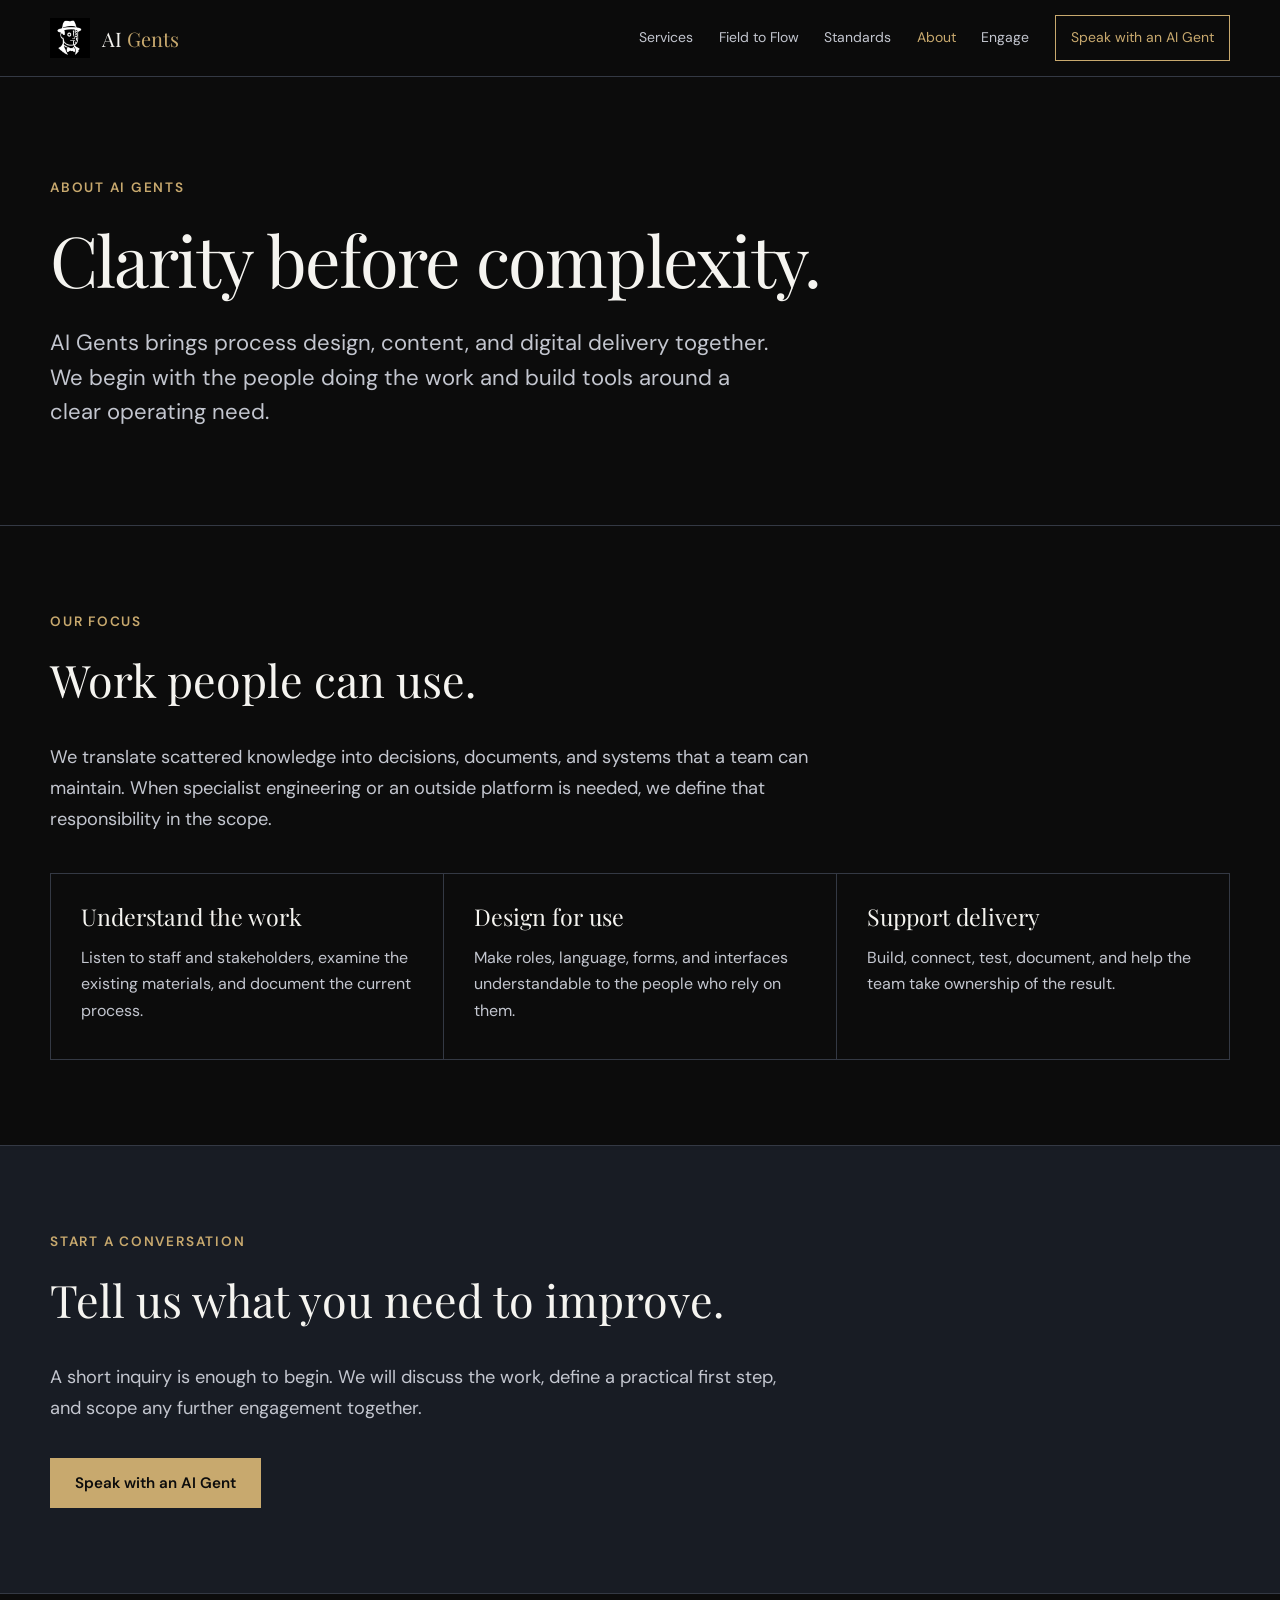
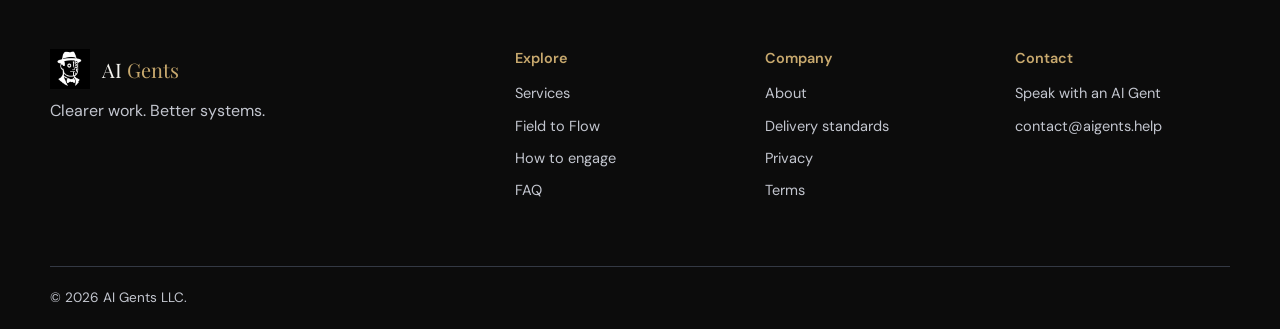
==== about.html @ 07754235 "Clarify AI Gents services and remove unsupported claims" ====
<!doctype html><html lang="en"><head><meta charset="utf-8"><meta name="viewport" content="width=device-width, initial-scale=1"><meta name="description" content="AI Gents helps organizations develop clearer workflows, communication, websites, and digital systems."><title>About | AI Gents</title><link rel="icon" type="image/png" href="images/logo-white.png"><link rel="preconnect" href="https://fonts.googleapis.com"><link rel="preconnect" href="https://fonts.gstatic.com" crossorigin><link href="https://fonts.googleapis.com/css2?family=Playfair+Display:ital,wght@0,400;0,500;0,600;1,400&family=DM+Sans:wght@400;500;600&display=swap" rel="stylesheet"><link rel="stylesheet" href="css/style.css"></head><body><nav class="site-nav" aria-label="Main navigation"><div class="wrap nav-inner"><a class="brand" href="index.html"><img src="images/logo-white.png" alt="" width="40" height="40"><span>AI <em>Gents</em></span></a><button class="menu-toggle" type="button" aria-label="Open menu" aria-expanded="false" aria-controls="site-links"><span></span><span></span><span></span></button><div class="nav-links" id="site-links"><a href="capabilities.html">Services</a><a href="operations.html">Field to Flow</a><a href="work.html">Standards</a><a href="about.html">About</a><a href="engage.html">Engage</a><a class="nav-action" href="contact.html">Speak with an AI Gent</a></div></div></nav><main><header class="page-head wrap"><p class="eyebrow">About AI Gents</p><h1>Clarity before complexity.</h1><p class="lede">AI Gents brings process design, content, and digital delivery together. We begin with the people doing the work and build tools around a clear operating need.</p></header><section class="section "><div class="wrap"><p class="eyebrow">Our focus</p><h2>Work people can use.</h2><p class="section-lede">We translate scattered knowledge into decisions, documents, and systems that a team can maintain. When specialist engineering or an outside platform is needed, we define that responsibility in the scope.</p><div class="cards"><article class="card"><h3>Understand the work</h3><p>Listen to staff and stakeholders, examine the existing materials, and document the current process.</p></article><article class="card"><h3>Design for use</h3><p>Make roles, language, forms, and interfaces understandable to the people who rely on them.</p></article><article class="card"><h3>Support delivery</h3><p>Build, connect, test, document, and help the team take ownership of the result.</p></article></div></div></section><section class="section cta-section"><div class="wrap"><p class="eyebrow">Start a conversation</p><h2>Tell us what you need to improve.</h2><p class="section-lede">A short inquiry is enough to begin. We will discuss the work, define a practical first step, and scope any further engagement together.</p><a class="button" href="contact.html">Speak with an AI Gent</a></div></section></main><footer class="footer"><div class="wrap footer-grid"><div><a class="brand" href="index.html"><img src="images/logo-white.png" alt="" width="40" height="40"><span>AI <em>Gents</em></span></a><p>Clearer work. Better systems.</p></div><div><h2>Explore</h2><a href="capabilities.html">Services</a><a href="operations.html">Field to Flow</a><a href="engage.html">How to engage</a><a href="faq.html">FAQ</a></div><div><h2>Company</h2><a href="about.html">About</a><a href="work.html">Delivery standards</a><a href="privacy.html">Privacy</a><a href="terms.html">Terms</a></div><div><h2>Contact</h2><a href="contact.html">Speak with an AI Gent</a><a href="mailto:contact@aigents.help">contact@aigents.help</a></div></div><div class="wrap footer-bottom">© 2026 AI Gents LLC.</div></footer><script src="js/main.js" defer></script></body></html>
---- css/style.css ----
:root{--black:#0c0c0c;--surface:#11141a;--surface-2:#181c24;--rule:#343944;--gold:#c8a96e;--white:#f5f4f0;--muted:#c3c6cf;--serif:'Playfair Display',Georgia,serif;--sans:'DM Sans',system-ui,sans-serif}*{box-sizing:border-box}html{scroll-behavior:smooth}body{margin:0;background:var(--black);color:var(--white);font:400 16px/1.65 var(--sans)}a{color:inherit}a:focus-visible,button:focus-visible,input:focus-visible,select:focus-visible,textarea:focus-visible,summary:focus-visible{outline:3px solid var(--gold);outline-offset:3px}h1,h2,h3,p{margin-top:0}h1,h2,h3{font-family:var(--serif);font-weight:400;line-height:1.15}h1{font-size:clamp(2.6rem,5.5vw,5.4rem);letter-spacing:-.025em}h2{font-size:clamp(2rem,3.5vw,3.15rem)}h3{font-size:1.45rem}p{color:var(--muted)}.wrap{width:min(1180px,calc(100% - 64px));margin-inline:auto}.site-nav{position:sticky;top:0;z-index:20;background:rgba(12,12,12,.97);border-bottom:1px solid var(--rule)}.nav-inner{height:76px;display:flex;align-items:center;justify-content:space-between;gap:25px}.brand{display:inline-flex;align-items:center;gap:12px;text-decoration:none;white-space:nowrap;font:400 1.25rem var(--serif)}.brand img{object-fit:contain}.brand em{font-style:normal;color:var(--gold)}.nav-links{display:flex;align-items:center;gap:clamp(12px,2vw,28px)}.nav-links a{color:var(--muted);text-decoration:none;font-size:.875rem}.nav-links a:hover,.nav-links a[aria-current=page]{color:var(--gold)}.nav-links .nav-action{border:1px solid var(--gold);color:var(--gold);padding:10px 15px;white-space:nowrap}.menu-toggle{display:none}.page-head{padding:100px 0 74px}.page-head h1{max-width:920px;margin:0 0 26px}.page-head h1 em{color:var(--gold);font-weight:400}.eyebrow{font-size:.85rem;letter-spacing:.13em;text-transform:uppercase;color:var(--gold);font-weight:600;margin-bottom:20px}.lede{max-width:720px;font-size:clamp(1.1rem,2vw,1.38rem);line-height:1.55}.hero-actions{display:flex;gap:28px;align-items:center;padding-bottom:90px}.button{display:inline-flex;align-items:center;justify-content:center;border:1px solid var(--gold);background:var(--gold);color:var(--black);padding:14px 24px;min-height:50px;text-decoration:none;font:600 .95rem var(--sans);cursor:pointer}.button:hover{background:#e0c38e}.text-link{color:var(--gold);text-decoration:underline;text-underline-offset:5px;font-weight:500}.section{padding:85px 0;border-top:1px solid var(--rule)}.section.muted{background:var(--surface)}.section h2{max-width:800px}.section-lede{font-size:1.14rem;max-width:760px;line-height:1.7}.cards{display:grid;grid-template-columns:repeat(3,minmax(0,1fr));gap:1px;background:var(--rule);border:1px solid var(--rule);margin-top:38px}.card{background:var(--black);padding:30px;min-height:185px}.muted .card{background:var(--surface)}.card h3{margin-bottom:14px}.card p{margin:0}.after-cards{margin:32px 0 0}.cta-section{background:var(--surface-2)}.cta-section .button{margin-top:16px}.footer{border-top:1px solid var(--rule);padding-top:55px}.footer-grid{display:grid;grid-template-columns:2fr repeat(3,1fr);gap:35px;padding-bottom:55px}.footer h2{font:600 .9rem var(--sans);color:var(--gold);margin-bottom:15px}.footer a:not(.brand){display:block;color:var(--muted);text-decoration:none;margin:8px 0;font-size:.91rem}.footer a:hover{color:var(--gold)}.footer-bottom{border-top:1px solid var(--rule);padding:20px 0;color:var(--muted);font-size:.85rem}.faq{max-width:850px;border-top:1px solid var(--rule);margin-top:36px}.faq details{border-bottom:1px solid var(--rule);padding:20px 0}.faq summary{cursor:pointer;font-size:1.1rem;font-weight:500}.faq details p{margin:14px 0 4px}.contact-grid{display:grid;grid-template-columns:1fr 1.5fr;gap:70px}.contact-grid h2{font-size:2rem}.contact-grid .quiet{font-size:.875rem}.form-panel{background:var(--surface);border:1px solid var(--rule);padding:32px}.form-panel label{display:block;font-weight:500;margin-bottom:18px}.form-panel input,.form-panel select,.form-panel textarea{display:block;width:100%;margin-top:7px;background:var(--surface-2);border:1px solid #69707e;color:var(--white);font:400 1rem var(--sans);padding:13px 14px;border-radius:0}.form-panel textarea{resize:vertical}.form-panel .button:disabled{opacity:.6;cursor:wait}.form-row{display:grid;grid-template-columns:1fr 1fr;gap:16px}.form-status{margin:15px 0}.form-panel .quiet a{color:var(--gold)}.legal{padding-top:60px;padding-bottom:80px}.legal p,.legal li{max-width:850px;color:var(--muted)}.legal h1,.legal h2,.legal h3{margin-top:28px}.legal a{color:var(--gold)}@media(max-width:920px){.nav-links{gap:10px}.nav-links a{font-size:.8rem}.nav-links .nav-action{padding:9px}.cards{grid-template-columns:repeat(2,minmax(0,1fr))}.contact-grid{gap:30px}}@media(max-width:760px){.wrap{width:min(100% - 36px,600px)}.nav-inner{height:68px}.menu-toggle{display:flex;flex-direction:column;justify-content:center;gap:5px;width:44px;height:44px;border:1px solid var(--rule);background:transparent;padding:10px;cursor:pointer}.menu-toggle span{height:2px;background:var(--white);width:100%}.nav-links{display:none;position:absolute;left:0;right:0;top:68px;background:#101216;border-bottom:1px solid var(--rule);padding:20px 18px;flex-direction:column;align-items:stretch;gap:0;max-height:calc(100vh - 68px);overflow:auto}.nav-links.open{display:flex}.nav-links a,.nav-links .nav-action{font-size:1rem;padding:12px 8px}.nav-links .nav-action{text-align:center;margin-top:10px}.page-head{padding:64px 0 45px}.hero-actions{padding-bottom:65px;flex-wrap:wrap}.section{padding:65px 0}.cards{grid-template-columns:1fr}.card{min-height:0;padding:25px}.footer-grid{grid-template-columns:1fr 1fr;gap:28px}.footer-grid>div:first-child{grid-column:1/-1}.contact-grid{grid-template-columns:1fr}.form-row{grid-template-columns:1fr;gap:0}.form-panel{padding:22px}}@media(prefers-reduced-motion:reduce){html{scroll-behavior:auto}}
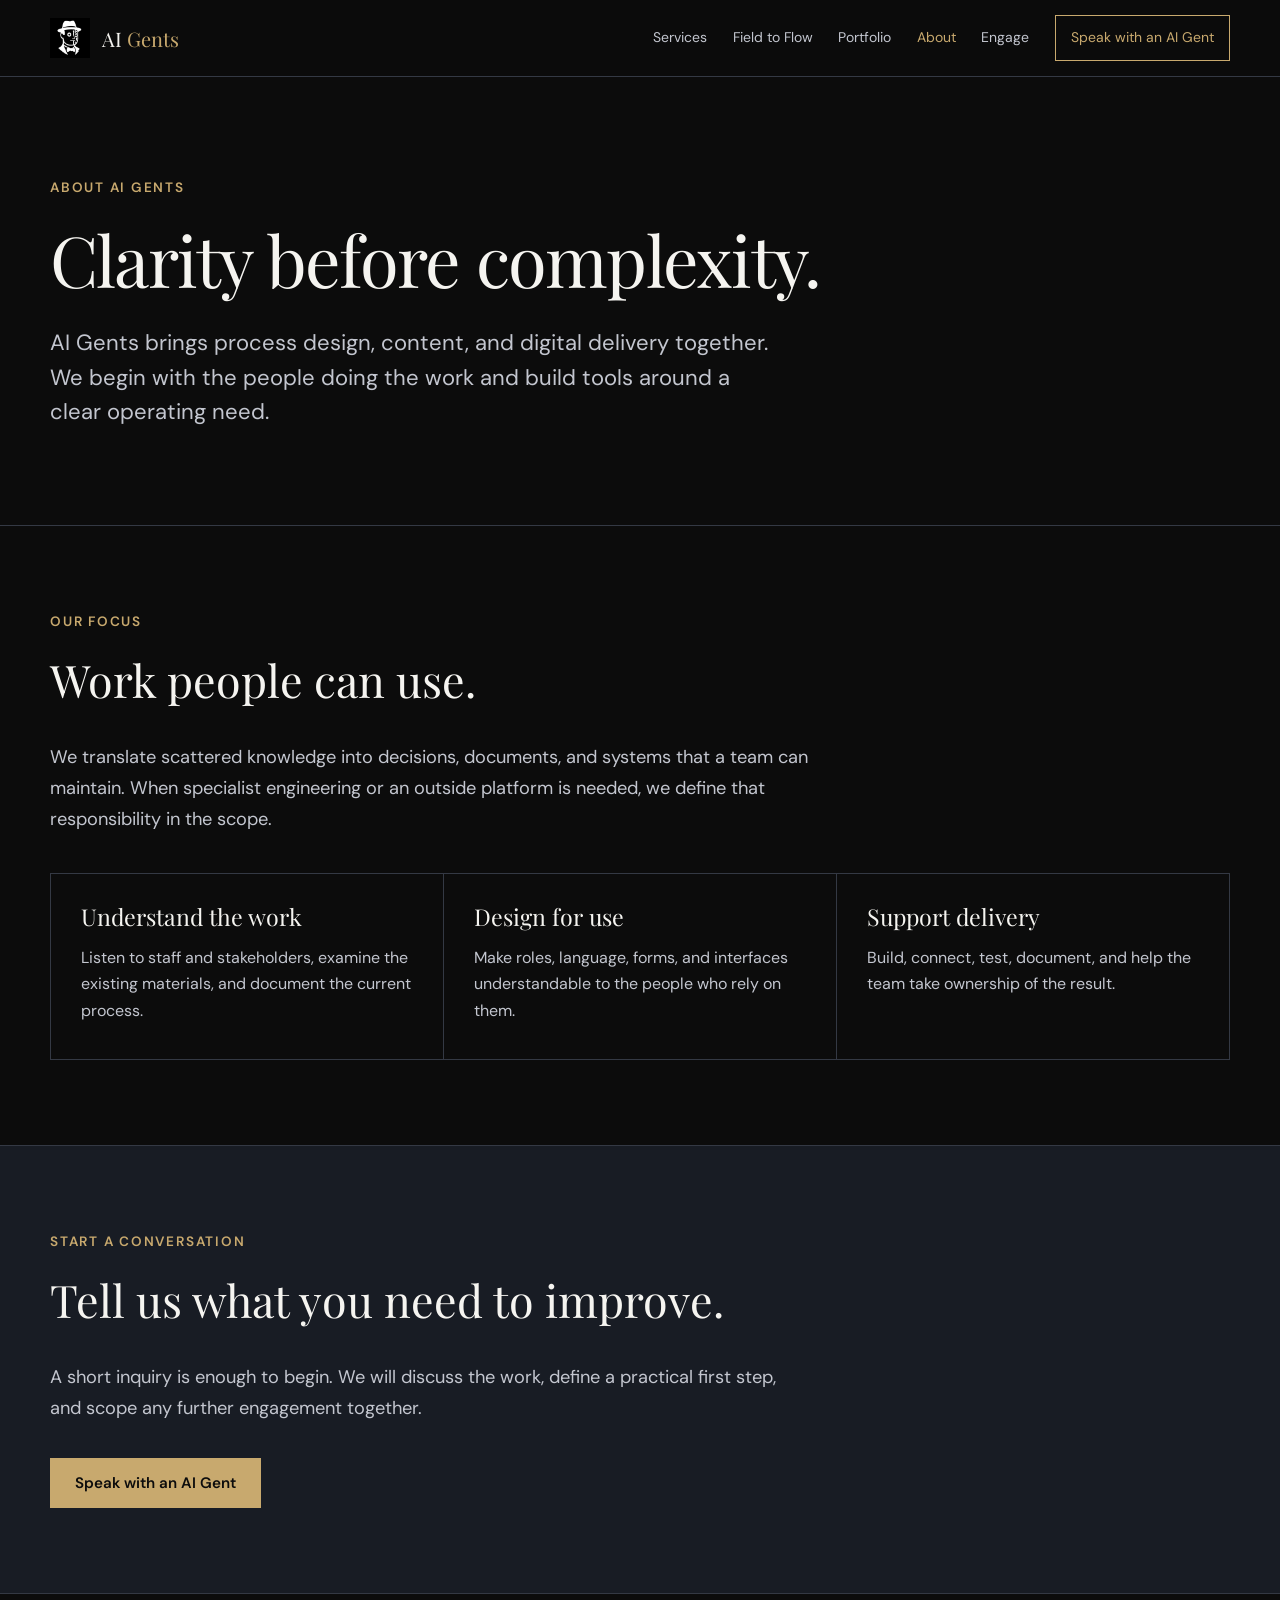
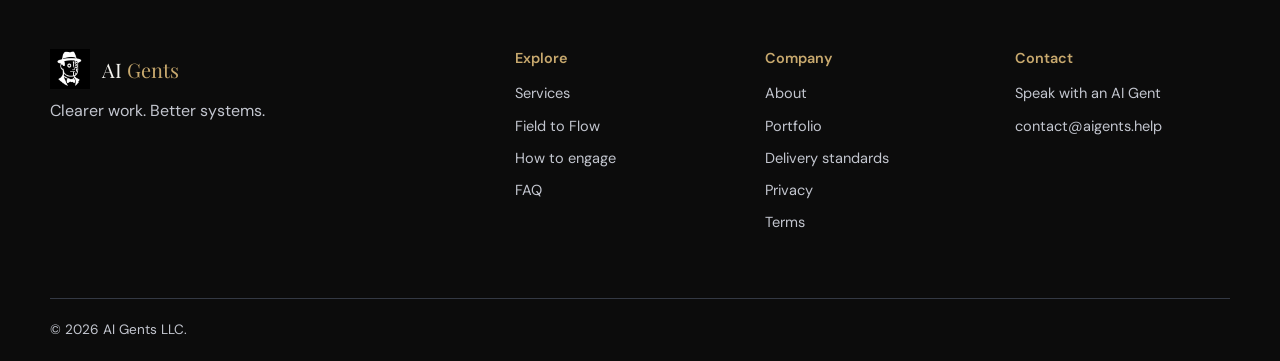
==== commit 07591754: "Add AI Gents portfolio with selected live projects" ====
--- a/about.html
+++ b/about.html
@@ -1 +1 @@
-<!doctype html><html lang="en"><head><meta charset="utf-8"><meta name="viewport" content="width=device-width, initial-scale=1"><meta name="description" content="AI Gents helps organizations develop clearer workflows, communication, websites, and digital systems."><title>About | AI Gents</title><link rel="icon" type="image/png" href="images/logo-white.png"><link rel="preconnect" href="https://fonts.googleapis.com"><link rel="preconnect" href="https://fonts.gstatic.com" crossorigin><link href="https://fonts.googleapis.com/css2?family=Playfair+Display:ital,wght@0,400;0,500;0,600;1,400&family=DM+Sans:wght@400;500;600&display=swap" rel="stylesheet"><link rel="stylesheet" href="css/style.css"></head><body><nav class="site-nav" aria-label="Main navigation"><div class="wrap nav-inner"><a class="brand" href="index.html"><img src="images/logo-white.png" alt="" width="40" height="40"><span>AI <em>Gents</em></span></a><button class="menu-toggle" type="button" aria-label="Open menu" aria-expanded="false" aria-controls="site-links"><span></span><span></span><span></span></button><div class="nav-links" id="site-links"><a href="capabilities.html">Services</a><a href="operations.html">Field to Flow</a><a href="work.html">Standards</a><a href="about.html">About</a><a href="engage.html">Engage</a><a class="nav-action" href="contact.html">Speak with an AI Gent</a></div></div></nav><main><header class="page-head wrap"><p class="eyebrow">About AI Gents</p><h1>Clarity before complexity.</h1><p class="lede">AI Gents brings process design, content, and digital delivery together. We begin with the people doing the work and build tools around a clear operating need.</p></header><section class="section "><div class="wrap"><p class="eyebrow">Our focus</p><h2>Work people can use.</h2><p class="section-lede">We translate scattered knowledge into decisions, documents, and systems that a team can maintain. When specialist engineering or an outside platform is needed, we define that responsibility in the scope.</p><div class="cards"><article class="card"><h3>Understand the work</h3><p>Listen to staff and stakeholders, examine the existing materials, and document the current process.</p></article><article class="card"><h3>Design for use</h3><p>Make roles, language, forms, and interfaces understandable to the people who rely on them.</p></article><article class="card"><h3>Support delivery</h3><p>Build, connect, test, document, and help the team take ownership of the result.</p></article></div></div></section><section class="section cta-section"><div class="wrap"><p class="eyebrow">Start a conversation</p><h2>Tell us what you need to improve.</h2><p class="section-lede">A short inquiry is enough to begin. We will discuss the work, define a practical first step, and scope any further engagement together.</p><a class="button" href="contact.html">Speak with an AI Gent</a></div></section></main><footer class="footer"><div class="wrap footer-grid"><div><a class="brand" href="index.html"><img src="images/logo-white.png" alt="" width="40" height="40"><span>AI <em>Gents</em></span></a><p>Clearer work. Better systems.</p></div><div><h2>Explore</h2><a href="capabilities.html">Services</a><a href="operations.html">Field to Flow</a><a href="engage.html">How to engage</a><a href="faq.html">FAQ</a></div><div><h2>Company</h2><a href="about.html">About</a><a href="work.html">Delivery standards</a><a href="privacy.html">Privacy</a><a href="terms.html">Terms</a></div><div><h2>Contact</h2><a href="contact.html">Speak with an AI Gent</a><a href="mailto:contact@aigents.help">contact@aigents.help</a></div></div><div class="wrap footer-bottom">© 2026 AI Gents LLC.</div></footer><script src="js/main.js" defer></script></body></html>+<!doctype html><html lang="en"><head><meta charset="utf-8"><meta name="viewport" content="width=device-width, initial-scale=1"><meta name="description" content="AI Gents helps organizations develop clearer workflows, communication, websites, and digital systems."><title>About | AI Gents</title><link rel="icon" type="image/png" href="images/logo-white.png"><link rel="preconnect" href="https://fonts.googleapis.com"><link rel="preconnect" href="https://fonts.gstatic.com" crossorigin><link href="https://fonts.googleapis.com/css2?family=Playfair+Display:ital,wght@0,400;0,500;0,600;1,400&family=DM+Sans:wght@400;500;600&display=swap" rel="stylesheet"><link rel="stylesheet" href="css/style.css"></head><body><nav class="site-nav" aria-label="Main navigation"><div class="wrap nav-inner"><a class="brand" href="index.html"><img src="images/logo-white.png" alt="" width="40" height="40"><span>AI <em>Gents</em></span></a><button class="menu-toggle" type="button" aria-label="Open menu" aria-expanded="false" aria-controls="site-links"><span></span><span></span><span></span></button><div class="nav-links" id="site-links"><a href="capabilities.html">Services</a><a href="operations.html">Field to Flow</a><a href="portfolio.html">Portfolio</a><a href="about.html">About</a><a href="engage.html">Engage</a><a class="nav-action" href="contact.html">Speak with an AI Gent</a></div></div></nav><main><header class="page-head wrap"><p class="eyebrow">About AI Gents</p><h1>Clarity before complexity.</h1><p class="lede">AI Gents brings process design, content, and digital delivery together. We begin with the people doing the work and build tools around a clear operating need.</p></header><section class="section "><div class="wrap"><p class="eyebrow">Our focus</p><h2>Work people can use.</h2><p class="section-lede">We translate scattered knowledge into decisions, documents, and systems that a team can maintain. When specialist engineering or an outside platform is needed, we define that responsibility in the scope.</p><div class="cards"><article class="card"><h3>Understand the work</h3><p>Listen to staff and stakeholders, examine the existing materials, and document the current process.</p></article><article class="card"><h3>Design for use</h3><p>Make roles, language, forms, and interfaces understandable to the people who rely on them.</p></article><article class="card"><h3>Support delivery</h3><p>Build, connect, test, document, and help the team take ownership of the result.</p></article></div></div></section><section class="section cta-section"><div class="wrap"><p class="eyebrow">Start a conversation</p><h2>Tell us what you need to improve.</h2><p class="section-lede">A short inquiry is enough to begin. We will discuss the work, define a practical first step, and scope any further engagement together.</p><a class="button" href="contact.html">Speak with an AI Gent</a></div></section></main><footer class="footer"><div class="wrap footer-grid"><div><a class="brand" href="index.html"><img src="images/logo-white.png" alt="" width="40" height="40"><span>AI <em>Gents</em></span></a><p>Clearer work. Better systems.</p></div><div><h2>Explore</h2><a href="capabilities.html">Services</a><a href="operations.html">Field to Flow</a><a href="engage.html">How to engage</a><a href="faq.html">FAQ</a></div><div><h2>Company</h2><a href="about.html">About</a><a href="portfolio.html">Portfolio</a><a href="work.html">Delivery standards</a><a href="privacy.html">Privacy</a><a href="terms.html">Terms</a></div><div><h2>Contact</h2><a href="contact.html">Speak with an AI Gent</a><a href="mailto:contact@aigents.help">contact@aigents.help</a></div></div><div class="wrap footer-bottom">© 2026 AI Gents LLC.</div></footer><script src="js/main.js" defer></script></body></html>
--- a/css/style.css
+++ b/css/style.css
@@ -1 +1,15 @@
 :root{--black:#0c0c0c;--surface:#11141a;--surface-2:#181c24;--rule:#343944;--gold:#c8a96e;--white:#f5f4f0;--muted:#c3c6cf;--serif:'Playfair Display',Georgia,serif;--sans:'DM Sans',system-ui,sans-serif}*{box-sizing:border-box}html{scroll-behavior:smooth}body{margin:0;background:var(--black);color:var(--white);font:400 16px/1.65 var(--sans)}a{color:inherit}a:focus-visible,button:focus-visible,input:focus-visible,select:focus-visible,textarea:focus-visible,summary:focus-visible{outline:3px solid var(--gold);outline-offset:3px}h1,h2,h3,p{margin-top:0}h1,h2,h3{font-family:var(--serif);font-weight:400;line-height:1.15}h1{font-size:clamp(2.6rem,5.5vw,5.4rem);letter-spacing:-.025em}h2{font-size:clamp(2rem,3.5vw,3.15rem)}h3{font-size:1.45rem}p{color:var(--muted)}.wrap{width:min(1180px,calc(100% - 64px));margin-inline:auto}.site-nav{position:sticky;top:0;z-index:20;background:rgba(12,12,12,.97);border-bottom:1px solid var(--rule)}.nav-inner{height:76px;display:flex;align-items:center;justify-content:space-between;gap:25px}.brand{display:inline-flex;align-items:center;gap:12px;text-decoration:none;white-space:nowrap;font:400 1.25rem var(--serif)}.brand img{object-fit:contain}.brand em{font-style:normal;color:var(--gold)}.nav-links{display:flex;align-items:center;gap:clamp(12px,2vw,28px)}.nav-links a{color:var(--muted);text-decoration:none;font-size:.875rem}.nav-links a:hover,.nav-links a[aria-current=page]{color:var(--gold)}.nav-links .nav-action{border:1px solid var(--gold);color:var(--gold);padding:10px 15px;white-space:nowrap}.menu-toggle{display:none}.page-head{padding:100px 0 74px}.page-head h1{max-width:920px;margin:0 0 26px}.page-head h1 em{color:var(--gold);font-weight:400}.eyebrow{font-size:.85rem;letter-spacing:.13em;text-transform:uppercase;color:var(--gold);font-weight:600;margin-bottom:20px}.lede{max-width:720px;font-size:clamp(1.1rem,2vw,1.38rem);line-height:1.55}.hero-actions{display:flex;gap:28px;align-items:center;padding-bottom:90px}.button{display:inline-flex;align-items:center;justify-content:center;border:1px solid var(--gold);background:var(--gold);color:var(--black);padding:14px 24px;min-height:50px;text-decoration:none;font:600 .95rem var(--sans);cursor:pointer}.button:hover{background:#e0c38e}.text-link{color:var(--gold);text-decoration:underline;text-underline-offset:5px;font-weight:500}.section{padding:85px 0;border-top:1px solid var(--rule)}.section.muted{background:var(--surface)}.section h2{max-width:800px}.section-lede{font-size:1.14rem;max-width:760px;line-height:1.7}.cards{display:grid;grid-template-columns:repeat(3,minmax(0,1fr));gap:1px;background:var(--rule);border:1px solid var(--rule);margin-top:38px}.card{background:var(--black);padding:30px;min-height:185px}.muted .card{background:var(--surface)}.card h3{margin-bottom:14px}.card p{margin:0}.after-cards{margin:32px 0 0}.cta-section{background:var(--surface-2)}.cta-section .button{margin-top:16px}.footer{border-top:1px solid var(--rule);padding-top:55px}.footer-grid{display:grid;grid-template-columns:2fr repeat(3,1fr);gap:35px;padding-bottom:55px}.footer h2{font:600 .9rem var(--sans);color:var(--gold);margin-bottom:15px}.footer a:not(.brand){display:block;color:var(--muted);text-decoration:none;margin:8px 0;font-size:.91rem}.footer a:hover{color:var(--gold)}.footer-bottom{border-top:1px solid var(--rule);padding:20px 0;color:var(--muted);font-size:.85rem}.faq{max-width:850px;border-top:1px solid var(--rule);margin-top:36px}.faq details{border-bottom:1px solid var(--rule);padding:20px 0}.faq summary{cursor:pointer;font-size:1.1rem;font-weight:500}.faq details p{margin:14px 0 4px}.contact-grid{display:grid;grid-template-columns:1fr 1.5fr;gap:70px}.contact-grid h2{font-size:2rem}.contact-grid .quiet{font-size:.875rem}.form-panel{background:var(--surface);border:1px solid var(--rule);padding:32px}.form-panel label{display:block;font-weight:500;margin-bottom:18px}.form-panel input,.form-panel select,.form-panel textarea{display:block;width:100%;margin-top:7px;background:var(--surface-2);border:1px solid #69707e;color:var(--white);font:400 1rem var(--sans);padding:13px 14px;border-radius:0}.form-panel textarea{resize:vertical}.form-panel .button:disabled{opacity:.6;cursor:wait}.form-row{display:grid;grid-template-columns:1fr 1fr;gap:16px}.form-status{margin:15px 0}.form-panel .quiet a{color:var(--gold)}.legal{padding-top:60px;padding-bottom:80px}.legal p,.legal li{max-width:850px;color:var(--muted)}.legal h1,.legal h2,.legal h3{margin-top:28px}.legal a{color:var(--gold)}@media(max-width:920px){.nav-links{gap:10px}.nav-links a{font-size:.8rem}.nav-links .nav-action{padding:9px}.cards{grid-template-columns:repeat(2,minmax(0,1fr))}.contact-grid{gap:30px}}@media(max-width:760px){.wrap{width:min(100% - 36px,600px)}.nav-inner{height:68px}.menu-toggle{display:flex;flex-direction:column;justify-content:center;gap:5px;width:44px;height:44px;border:1px solid var(--rule);background:transparent;padding:10px;cursor:pointer}.menu-toggle span{height:2px;background:var(--white);width:100%}.nav-links{display:none;position:absolute;left:0;right:0;top:68px;background:#101216;border-bottom:1px solid var(--rule);padding:20px 18px;flex-direction:column;align-items:stretch;gap:0;max-height:calc(100vh - 68px);overflow:auto}.nav-links.open{display:flex}.nav-links a,.nav-links .nav-action{font-size:1rem;padding:12px 8px}.nav-links .nav-action{text-align:center;margin-top:10px}.page-head{padding:64px 0 45px}.hero-actions{padding-bottom:65px;flex-wrap:wrap}.section{padding:65px 0}.cards{grid-template-columns:1fr}.card{min-height:0;padding:25px}.footer-grid{grid-template-columns:1fr 1fr;gap:28px}.footer-grid>div:first-child{grid-column:1/-1}.contact-grid{grid-template-columns:1fr}.form-row{grid-template-columns:1fr;gap:0}.form-panel{padding:22px}}@media(prefers-reduced-motion:reduce){html{scroll-behavior:auto}}
+
+/* Selected work */
+.portfolio-intro{padding-bottom:38px}
+.portfolio-intro .lede{max-width:850px}
+.portfolio-grid{display:grid;grid-template-columns:repeat(2,minmax(0,1fr));gap:18px}
+.project-card{display:flex;flex-direction:column;min-height:295px;padding:32px;border:1px solid var(--rule);background:var(--surface);text-decoration:none;transition:border-color .2s,background .2s}
+.project-card:hover,.project-card:focus-visible{border-color:var(--gold);background:var(--surface-2)}
+.project-card .project-type{color:var(--gold);font-size:.85rem;font-weight:600;letter-spacing:.1em;text-transform:uppercase;margin-bottom:25px}
+.project-card h3{font-size:clamp(1.65rem,2.6vw,2.25rem);margin-bottom:14px}
+.project-card p{margin-bottom:28px;max-width:51ch}
+.project-card .project-link{color:var(--gold);font-weight:600;margin-top:auto;text-decoration:underline;text-underline-offset:5px}
+.portfolio-note{margin:29px 0 0;max-width:760px;font-size:.95rem}
+.portfolio-feature .project-card{min-height:260px}
+@media(max-width:760px){.portfolio-grid{grid-template-columns:1fr}.project-card{min-height:0;padding:26px}.portfolio-feature .project-card{min-height:0}}
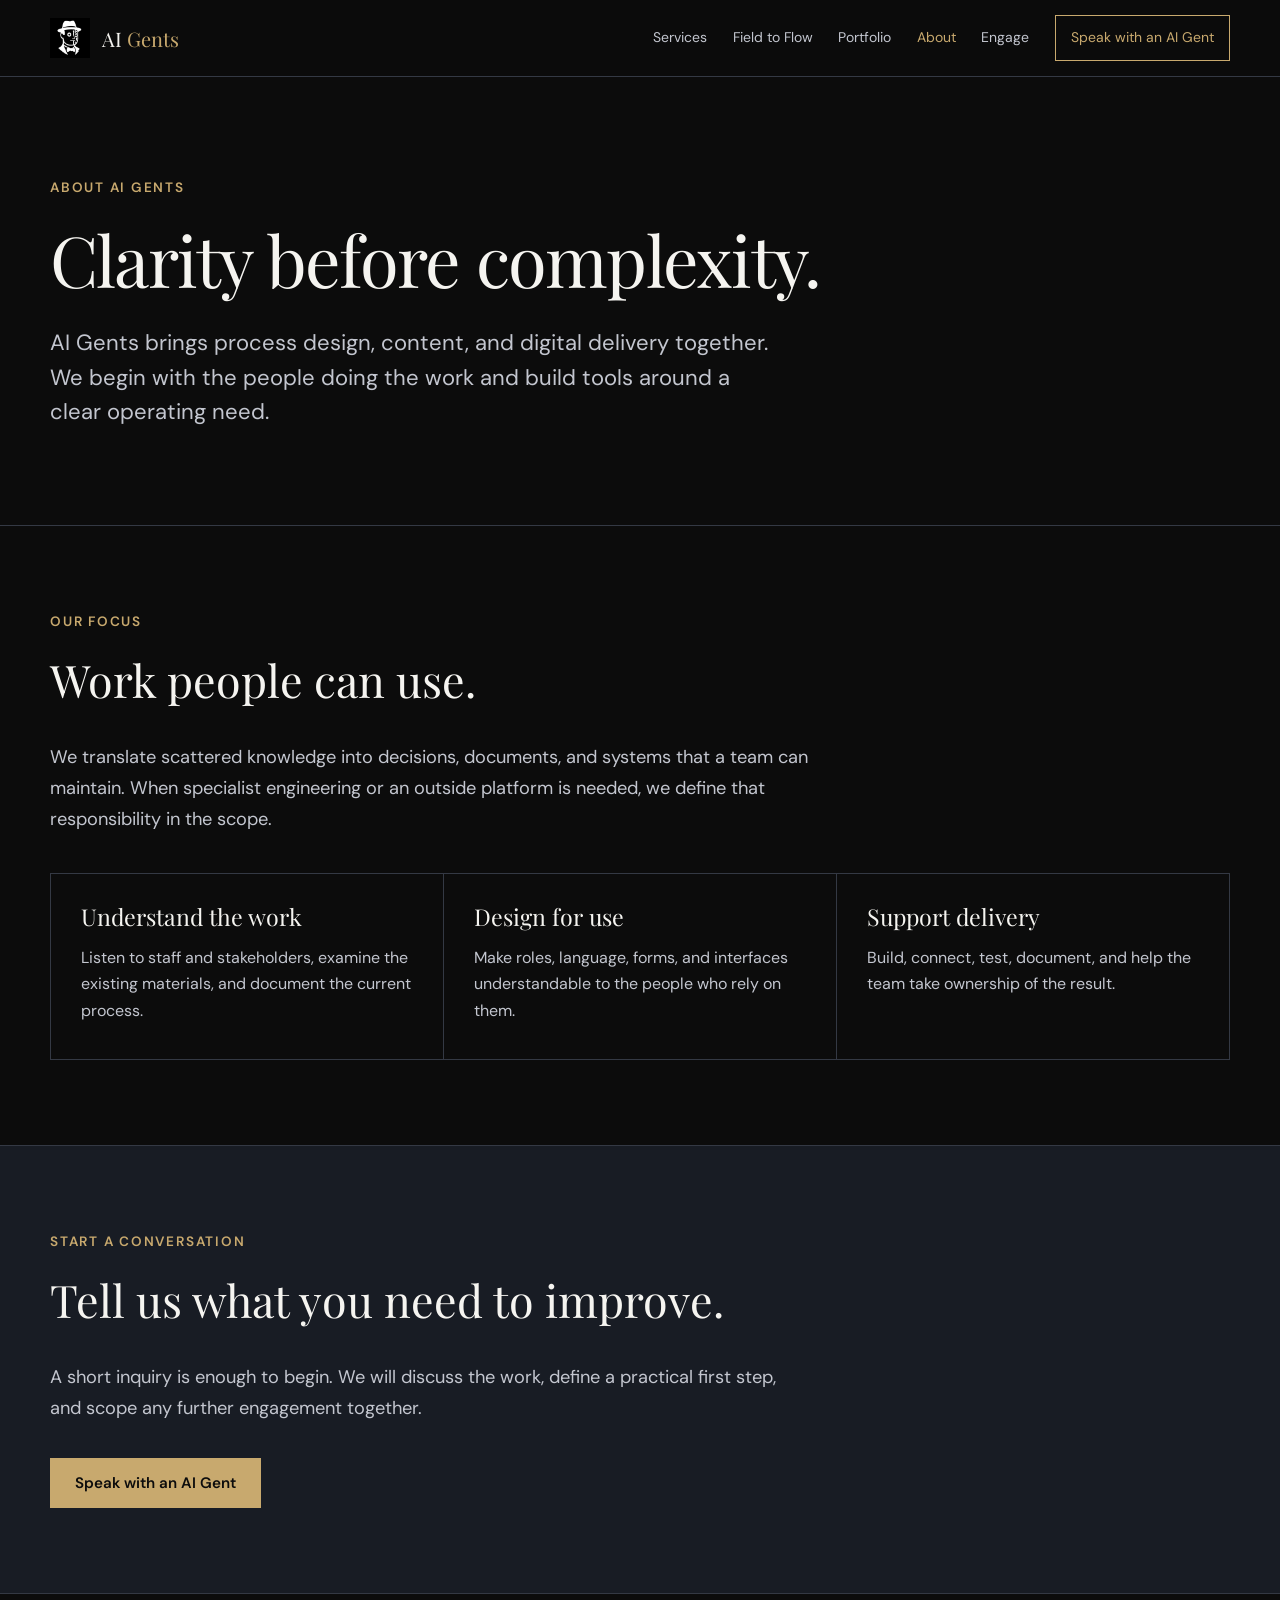
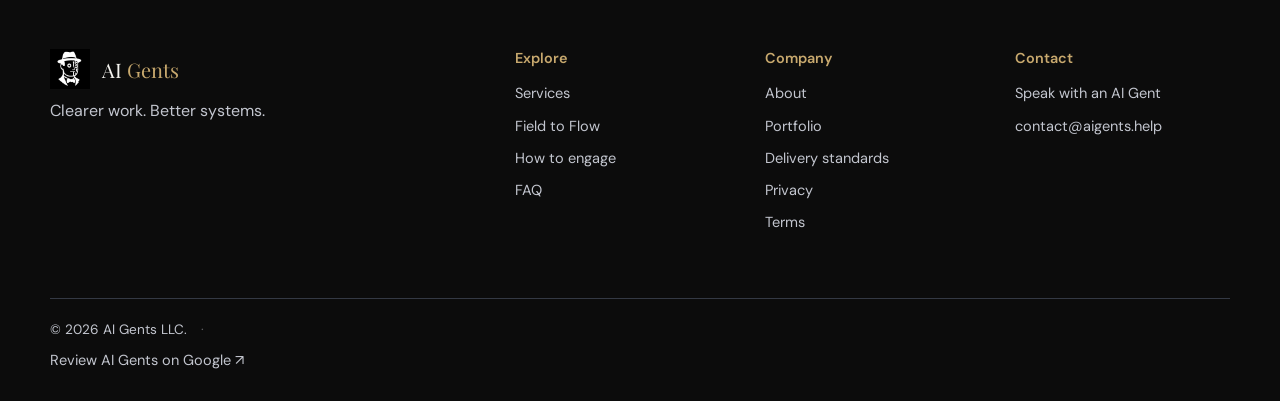
==== commit 62648ecc: "Add discreet Google review link to site footer" ====
--- a/about.html
+++ b/about.html
@@ -1 +1 @@
-<!doctype html><html lang="en"><head><meta charset="utf-8"><meta name="viewport" content="width=device-width, initial-scale=1"><meta name="description" content="AI Gents helps organizations develop clearer workflows, communication, websites, and digital systems."><title>About | AI Gents</title><link rel="icon" type="image/png" href="images/logo-white.png"><link rel="preconnect" href="https://fonts.googleapis.com"><link rel="preconnect" href="https://fonts.gstatic.com" crossorigin><link href="https://fonts.googleapis.com/css2?family=Playfair+Display:ital,wght@0,400;0,500;0,600;1,400&family=DM+Sans:wght@400;500;600&display=swap" rel="stylesheet"><link rel="stylesheet" href="css/style.css"></head><body><nav class="site-nav" aria-label="Main navigation"><div class="wrap nav-inner"><a class="brand" href="index.html"><img src="images/logo-white.png" alt="" width="40" height="40"><span>AI <em>Gents</em></span></a><button class="menu-toggle" type="button" aria-label="Open menu" aria-expanded="false" aria-controls="site-links"><span></span><span></span><span></span></button><div class="nav-links" id="site-links"><a href="capabilities.html">Services</a><a href="operations.html">Field to Flow</a><a href="portfolio.html">Portfolio</a><a href="about.html">About</a><a href="engage.html">Engage</a><a class="nav-action" href="contact.html">Speak with an AI Gent</a></div></div></nav><main><header class="page-head wrap"><p class="eyebrow">About AI Gents</p><h1>Clarity before complexity.</h1><p class="lede">AI Gents brings process design, content, and digital delivery together. We begin with the people doing the work and build tools around a clear operating need.</p></header><section class="section "><div class="wrap"><p class="eyebrow">Our focus</p><h2>Work people can use.</h2><p class="section-lede">We translate scattered knowledge into decisions, documents, and systems that a team can maintain. When specialist engineering or an outside platform is needed, we define that responsibility in the scope.</p><div class="cards"><article class="card"><h3>Understand the work</h3><p>Listen to staff and stakeholders, examine the existing materials, and document the current process.</p></article><article class="card"><h3>Design for use</h3><p>Make roles, language, forms, and interfaces understandable to the people who rely on them.</p></article><article class="card"><h3>Support delivery</h3><p>Build, connect, test, document, and help the team take ownership of the result.</p></article></div></div></section><section class="section cta-section"><div class="wrap"><p class="eyebrow">Start a conversation</p><h2>Tell us what you need to improve.</h2><p class="section-lede">A short inquiry is enough to begin. We will discuss the work, define a practical first step, and scope any further engagement together.</p><a class="button" href="contact.html">Speak with an AI Gent</a></div></section></main><footer class="footer"><div class="wrap footer-grid"><div><a class="brand" href="index.html"><img src="images/logo-white.png" alt="" width="40" height="40"><span>AI <em>Gents</em></span></a><p>Clearer work. Better systems.</p></div><div><h2>Explore</h2><a href="capabilities.html">Services</a><a href="operations.html">Field to Flow</a><a href="engage.html">How to engage</a><a href="faq.html">FAQ</a></div><div><h2>Company</h2><a href="about.html">About</a><a href="portfolio.html">Portfolio</a><a href="work.html">Delivery standards</a><a href="privacy.html">Privacy</a><a href="terms.html">Terms</a></div><div><h2>Contact</h2><a href="contact.html">Speak with an AI Gent</a><a href="mailto:contact@aigents.help">contact@aigents.help</a></div></div><div class="wrap footer-bottom">© 2026 AI Gents LLC.</div></footer><script src="js/main.js" defer></script></body></html>+<!doctype html><html lang="en"><head><meta charset="utf-8"><meta name="viewport" content="width=device-width, initial-scale=1"><meta name="description" content="AI Gents helps organizations develop clearer workflows, communication, websites, and digital systems."><title>About | AI Gents</title><link rel="icon" type="image/png" href="images/logo-white.png"><link rel="preconnect" href="https://fonts.googleapis.com"><link rel="preconnect" href="https://fonts.gstatic.com" crossorigin><link href="https://fonts.googleapis.com/css2?family=Playfair+Display:ital,wght@0,400;0,500;0,600;1,400&family=DM+Sans:wght@400;500;600&display=swap" rel="stylesheet"><link rel="stylesheet" href="css/style.css"></head><body><nav class="site-nav" aria-label="Main navigation"><div class="wrap nav-inner"><a class="brand" href="index.html"><img src="images/logo-white.png" alt="" width="40" height="40"><span>AI <em>Gents</em></span></a><button class="menu-toggle" type="button" aria-label="Open menu" aria-expanded="false" aria-controls="site-links"><span></span><span></span><span></span></button><div class="nav-links" id="site-links"><a href="capabilities.html">Services</a><a href="operations.html">Field to Flow</a><a href="portfolio.html">Portfolio</a><a href="about.html">About</a><a href="engage.html">Engage</a><a class="nav-action" href="contact.html">Speak with an AI Gent</a></div></div></nav><main><header class="page-head wrap"><p class="eyebrow">About AI Gents</p><h1>Clarity before complexity.</h1><p class="lede">AI Gents brings process design, content, and digital delivery together. We begin with the people doing the work and build tools around a clear operating need.</p></header><section class="section "><div class="wrap"><p class="eyebrow">Our focus</p><h2>Work people can use.</h2><p class="section-lede">We translate scattered knowledge into decisions, documents, and systems that a team can maintain. When specialist engineering or an outside platform is needed, we define that responsibility in the scope.</p><div class="cards"><article class="card"><h3>Understand the work</h3><p>Listen to staff and stakeholders, examine the existing materials, and document the current process.</p></article><article class="card"><h3>Design for use</h3><p>Make roles, language, forms, and interfaces understandable to the people who rely on them.</p></article><article class="card"><h3>Support delivery</h3><p>Build, connect, test, document, and help the team take ownership of the result.</p></article></div></div></section><section class="section cta-section"><div class="wrap"><p class="eyebrow">Start a conversation</p><h2>Tell us what you need to improve.</h2><p class="section-lede">A short inquiry is enough to begin. We will discuss the work, define a practical first step, and scope any further engagement together.</p><a class="button" href="contact.html">Speak with an AI Gent</a></div></section></main><footer class="footer"><div class="wrap footer-grid"><div><a class="brand" href="index.html"><img src="images/logo-white.png" alt="" width="40" height="40"><span>AI <em>Gents</em></span></a><p>Clearer work. Better systems.</p></div><div><h2>Explore</h2><a href="capabilities.html">Services</a><a href="operations.html">Field to Flow</a><a href="engage.html">How to engage</a><a href="faq.html">FAQ</a></div><div><h2>Company</h2><a href="about.html">About</a><a href="portfolio.html">Portfolio</a><a href="work.html">Delivery standards</a><a href="privacy.html">Privacy</a><a href="terms.html">Terms</a></div><div><h2>Contact</h2><a href="contact.html">Speak with an AI Gent</a><a href="mailto:contact@aigents.help">contact@aigents.help</a></div></div><div class="wrap footer-bottom">© 2026 AI Gents LLC. <span aria-hidden="true" style="padding:0 10px;opacity:.45">·</span><a href="https://g.page/r/CUCgqwaMYOIwEAI/review" target="_blank" rel="noopener noreferrer" aria-label="Leave a Google review for AI Gents">Review AI Gents on Google ↗</a></div></footer><script src="js/main.js" defer></script></body></html>
--- a/css/style.css
+++ b/css/style.css
@@ -13,3 +13,111 @@
 .portfolio-note{margin:29px 0 0;max-width:760px;font-size:.95rem}
 .portfolio-feature .project-card{min-height:260px}
 @media(max-width:760px){.portfolio-grid{grid-template-columns:1fr}.project-card{min-height:0;padding:26px}.portfolio-feature .project-card{min-height:0}}
+
+.project-card{overflow:hidden}
+.project-thumb{display:block;width:calc(100% + 64px);height:auto;aspect-ratio:16/9;object-fit:cover;object-position:center top;margin:-32px -32px 27px;border-bottom:1px solid var(--rule);background:var(--surface-2)}
+@media(max-width:760px){.project-thumb{width:calc(100% + 52px);margin:-26px -26px 23px}}
+
+/* Home: an operational point of view, expressed as a working example. */
+.home-hero{position:relative;overflow:hidden;border-bottom:1px solid var(--rule);background:var(--black)}
+.hero-layout{position:relative;display:grid;grid-template-columns:minmax(0,1.08fr) minmax(390px,.92fr);gap:clamp(36px,5vw,80px);align-items:center;padding-top:clamp(80px,9vw,140px);padding-bottom:clamp(80px,9vw,135px)}
+.hero-copy h1{font-size:clamp(3.2rem,5.5vw,5.8rem);margin:0 0 30px;letter-spacing:-.045em;line-height:1.08}
+.hero-copy h1 em{font-weight:400;color:var(--gold)}
+.hero-copy .lede{font-size:clamp(1.13rem,1.7vw,1.35rem);line-height:1.62;max-width:570px}
+.home-hero .hero-actions{padding:19px 0 0;gap:25px}
+.home-hero .button{gap:22px;transition:transform .2s ease,background .2s ease}
+.home-hero .button:hover{transform:translateY(-3px)}
+.hero-aside{font-size:.9rem;letter-spacing:.02em;margin:34px 0 0;color:#9298a5}
+.flow-demo{border:1px solid #62605b;background:#12151b;box-shadow:22px 22px 0 #0a0b0e;min-width:0}
+.demo-topline,.demo-footer{display:flex;align-items:center;gap:12px;padding:13px 20px;color:#b7b7b5;font:600 .7rem/1.3 var(--sans);letter-spacing:.1em;border-bottom:1px solid var(--rule)}
+.demo-mark{color:var(--gold);font-size:1.35rem;line-height:1}
+.demo-topline-end{margin-left:auto;color:var(--gold)}
+.demo-body{padding:28px 28px 24px}
+.demo-kicker{color:var(--white);font-weight:500;font-size:.95rem;margin-bottom:15px}
+.demo-options{display:flex;gap:7px;flex-wrap:wrap;margin-bottom:28px}
+.demo-option{border:1px solid #58606d;background:transparent;color:#e2e2df;font:500 .83rem var(--sans);padding:9px 11px;cursor:pointer;transition:background .2s,border-color .2s,color .2s}
+.demo-option:hover{border-color:var(--gold);color:var(--white)}
+.demo-option.active{background:var(--gold);border-color:var(--gold);color:var(--black)}
+.demo-journey{display:grid;grid-template-columns:1fr 34px 1fr;align-items:stretch;gap:10px}
+.demo-stage{background:#1b2029;border:1px solid #4b515d;padding:20px;min-width:0}
+.demo-step{font:600 .7rem var(--sans);letter-spacing:.1em;color:#b4b7c0}
+.demo-stage h2{font:500 1.24rem/1.25 var(--serif);margin:18px 0 12px;color:var(--white)}
+.demo-stage p{font-size:.84rem;line-height:1.5;margin:0;color:#c6cad2}
+.demo-result{border-color:#907950;background:#24241e}
+.demo-result .demo-step,.demo-result h2{color:#f1cf8c}
+.demo-connector{display:flex;flex-direction:column;align-items:center;justify-content:center;color:var(--gold);font-size:1.4rem;transform:rotate(-90deg)}
+.demo-connector span{width:27px;height:1px;background:var(--gold)}
+.demo-footer{border-top:1px solid var(--rule);border-bottom:0;justify-content:space-between;font-size:.63rem;letter-spacing:.06em}
+.demo-footer a{color:var(--gold);text-decoration:none;white-space:nowrap}
+.demo-footer a:hover{text-decoration:underline;text-underline-offset:4px}
+.site-nav .nav-links a:not(.nav-action){transition:color .2s ease}
+.card{transition:background .2s ease,border-color .2s ease}
+.card:hover{background:#1b2028}
+.muted .card:hover{background:#202630}
+@media(max-width:1100px){.hero-layout{grid-template-columns:1fr;gap:50px}.hero-copy h1{max-width:760px}.flow-demo{max-width:760px}}
+@media(max-width:760px){.hero-layout{padding-top:70px;padding-bottom:75px;gap:42px}.hero-copy h1{font-size:clamp(3rem,11vw,4.4rem)}.home-hero .hero-actions{align-items:flex-start}.flow-demo{box-shadow:10px 10px 0 #0a0b0e}.demo-body{padding:21px 16px}.demo-journey{grid-template-columns:1fr;gap:0}.demo-connector{transform:none;height:29px;font-size:1.1rem}.demo-connector span{display:none}.demo-footer{flex-wrap:wrap}.demo-stage{padding:17px}.demo-stage h2{margin:8px 0}}
+@media(prefers-reduced-motion:reduce){.home-hero .button,.card,.demo-option,.site-nav .nav-links a{transition:none}.home-hero .button:hover{transform:none}}
+
+.point-of-view{background:#171a20;border-block:1px solid var(--rule)}
+.point-layout{display:grid;grid-template-columns:220px minmax(0,1fr);gap:clamp(40px,7vw,120px);align-items:start}
+.point-index{display:block;color:#777f8c;font:400 4.5rem/1 var(--serif);margin-top:38px}
+.point-layout>div:last-child{border-left:2px solid var(--gold);padding-left:clamp(27px,4vw,64px)}
+.point-layout h2{font-size:clamp(2.5rem,4.5vw,4.9rem);max-width:860px;letter-spacing:-.035em;margin-bottom:25px}
+.point-layout p:not(.eyebrow){font-size:1.15rem;max-width:680px;line-height:1.7;margin-bottom:22px}
+@media(max-width:760px){.point-layout{grid-template-columns:1fr;gap:20px}.point-index{display:none}.point-layout>div:last-child{padding-left:23px}.point-layout h2{font-size:clamp(2.35rem,8vw,3.6rem)}}
+
+/* Proprietary platform positioning, within the established AI Gents identity. */
+.platform-home .hero-layout{grid-template-columns:minmax(0,1.12fr) minmax(0,.88fr);gap:54px;padding-block:88px 82px}
+.platform-home .hero-copy h1{font-size:clamp(3rem,4.65vw,4.75rem);line-height:1.1;max-width:720px;margin-bottom:24px}
+.platform-home .hero-copy h1 em{display:block}
+.hero-promise{font-family:var(--serif);font-size:clamp(1.5rem,2.3vw,2rem);line-height:1.3;color:var(--white);max-width:560px;margin-bottom:20px}
+.platform-home .hero-copy .lede{font-size:1.08rem;line-height:1.7}
+.platform-home .hero-actions{flex-wrap:wrap;gap:22px}
+.platform-home .hero-aside{font-size:.9rem;color:var(--muted);max-width:440px;line-height:1.8;margin-top:28px}
+.platform-preview{border:1px solid #685d49;background:#141619;box-shadow:18px 18px 0 #191712;min-width:0}
+.platform-masthead{display:flex;align-items:center;gap:13px;padding:21px;border-bottom:1px solid var(--rule)}
+.platform-masthead img{object-fit:contain;flex-shrink:0}
+.platform-label{display:block;font:400 1.06rem/1.4 var(--serif);color:var(--white)}
+.platform-caption{display:block;font-size:.75rem;line-height:1.5;color:var(--muted);margin-top:5px}
+.platform-switch{display:flex;border-bottom:1px solid var(--rule)}
+.platform-view{flex:1;padding:15px 10px;background:transparent;color:var(--muted);border:0;border-bottom:2px solid transparent;font:500 .85rem/1.4 var(--sans);cursor:pointer}
+.platform-view.active{background:#28241d;color:#eed5a5;border-bottom-color:var(--gold)}
+.platform-view:hover{color:var(--white);background:#252525}
+.platform-screen{padding:25px;min-height:400px;background:linear-gradient(135deg,#1f242b,#111418)}
+.platform-screen[hidden]{display:none}
+.screen-top{display:flex;justify-content:space-between;gap:12px;font-size:.65rem;letter-spacing:.12em;color:#d4c3a6;padding-bottom:25px;border-bottom:1px solid #494941}
+.screen-eyebrow{margin:27px 0 13px;color:#c8a96e;font-size:.8rem}
+.platform-screen h2{font-size:clamp(1.8rem,2.5vw,2.6rem);margin:0 0 17px;line-height:1.2}
+.platform-screen h2 em{color:#e3c48c;font-weight:400}
+.platform-screen>p:not(.screen-eyebrow){font-size:.88rem;line-height:1.6;max-width:350px}
+.client-steps{display:flex;gap:8px;flex-wrap:wrap;margin:25px 0}
+.client-steps span{padding:6px 9px;border:1px solid #5c5549;font-size:.75rem;color:#eee3d0;background:#2b2822}
+.portal-line{display:flex;align-items:center;gap:12px;border-top:1px solid #494941;padding-top:18px;margin-top:23px}
+.portal-line strong{display:block;font-size:.88rem;font-weight:500;color:var(--white)}
+.portal-line div>span{display:block;font-size:.73rem;color:var(--muted);margin-top:4px}
+.portal-symbol{display:grid;place-items:center;flex-shrink:0;width:33px;height:33px;border:1px solid #78694f;color:var(--gold)}
+.platform-preview-footer{display:flex;justify-content:space-between;flex-wrap:wrap;gap:12px;padding:15px 20px;font-size:.6rem;letter-spacing:.07em;color:#d0c4af;border-top:1px solid var(--rule)}
+.command-modules{display:grid;grid-template-columns:repeat(3,minmax(0,1fr));gap:7px;margin-top:22px}
+.command-modules>div{padding:12px 9px;border:1px solid #57513f;background:#28251f;min-width:0}
+.command-modules span{display:block;font-size:.7rem;color:#d5b87f;margin-bottom:10px}
+.command-modules strong{display:block;font-size:.75rem;font-weight:500;overflow-wrap:anywhere}
+.command-modules small{display:block;font-size:.65rem;line-height:1.5;color:var(--muted);margin-top:5px}
+.platform-principles{border-bottom:1px solid var(--rule);background:#171613}
+.platform-principles .wrap{display:flex;justify-content:space-between;gap:22px;padding-block:22px}
+.platform-principles span{font-size:.85rem;color:#d7c49f}
+.platform-principles span::before{content:'✦';margin-right:13px;color:var(--gold)}
+.platform-home .section h2 em{color:var(--gold);font-weight:400}
+.platform-capabilities .card{display:flex;flex-direction:column;padding:32px}
+.capability-number{font-size:.75rem;letter-spacing:.07em;color:var(--gold);margin-bottom:25px}
+.platform-capabilities h3{font-size:1.85rem}
+.capability-detail{display:block;font-size:.8rem;color:#d5bf96;border-top:1px solid var(--rule);padding-top:20px;margin-top:26px}
+.gentleman-seal{object-fit:contain;opacity:.9;margin-top:15px}
+.platform-home .point-layout h2{font-size:clamp(2.4rem,4.4vw,4.1rem)}
+.point-layout .gentleman-signoff{font-family:var(--serif);color:var(--gold);font-style:italic;font-size:1.4rem}
+.platform-home .cta-section{background:linear-gradient(125deg,#252119,#15171c)}
+.platform-home .cta-section h2{max-width:1000px}
+.platform-home .cta-section .button{gap:25px}
+#your-platform{scroll-margin-top:95px}
+@media(max-width:1100px){.platform-home .hero-layout{grid-template-columns:1fr;gap:44px;padding-top:65px}.platform-home .hero-copy h1{font-size:clamp(3rem,6.5vw,4.75rem)}.platform-preview{max-width:650px}.platform-screen{min-height:370px}.platform-capabilities .card{padding:25px}}
+@media(max-width:760px){.platform-home .hero-layout{padding-block:53px 60px;gap:38px}.platform-home .hero-copy h1{font-size:clamp(2.5rem,9.5vw,4rem)}.platform-home .hero-copy .eyebrow{font-size:.75rem}.platform-home .hero-actions{align-items:flex-start;gap:23px}.platform-preview{box-shadow:8px 8px 0 #191712}.platform-masthead{padding:17px 14px;gap:10px}.platform-label{font-size:1rem}.platform-caption{font-size:.7rem}.platform-view{font-size:.78rem;padding:14px 7px;min-height:50px}.platform-screen{padding:21px 17px;min-height:390px}.platform-screen h2{font-size:2rem}.screen-top{font-size:.58rem}.platform-principles .wrap{flex-direction:column;gap:10px;padding-block:20px}.platform-principles span{font-size:.82rem}.platform-capabilities .card{padding:27px}.capability-number{margin-bottom:18px}.gentleman-seal{width:70px;height:70px;margin-top:0}.platform-home .point-layout>div:first-child{display:flex;align-items:center;justify-content:space-between;gap:20px}.platform-home .point-layout .eyebrow{margin:0}.platform-preview-footer{padding-inline:15px}.platform-home .section h2{font-size:clamp(2rem,7.2vw,2.7rem)}}
+
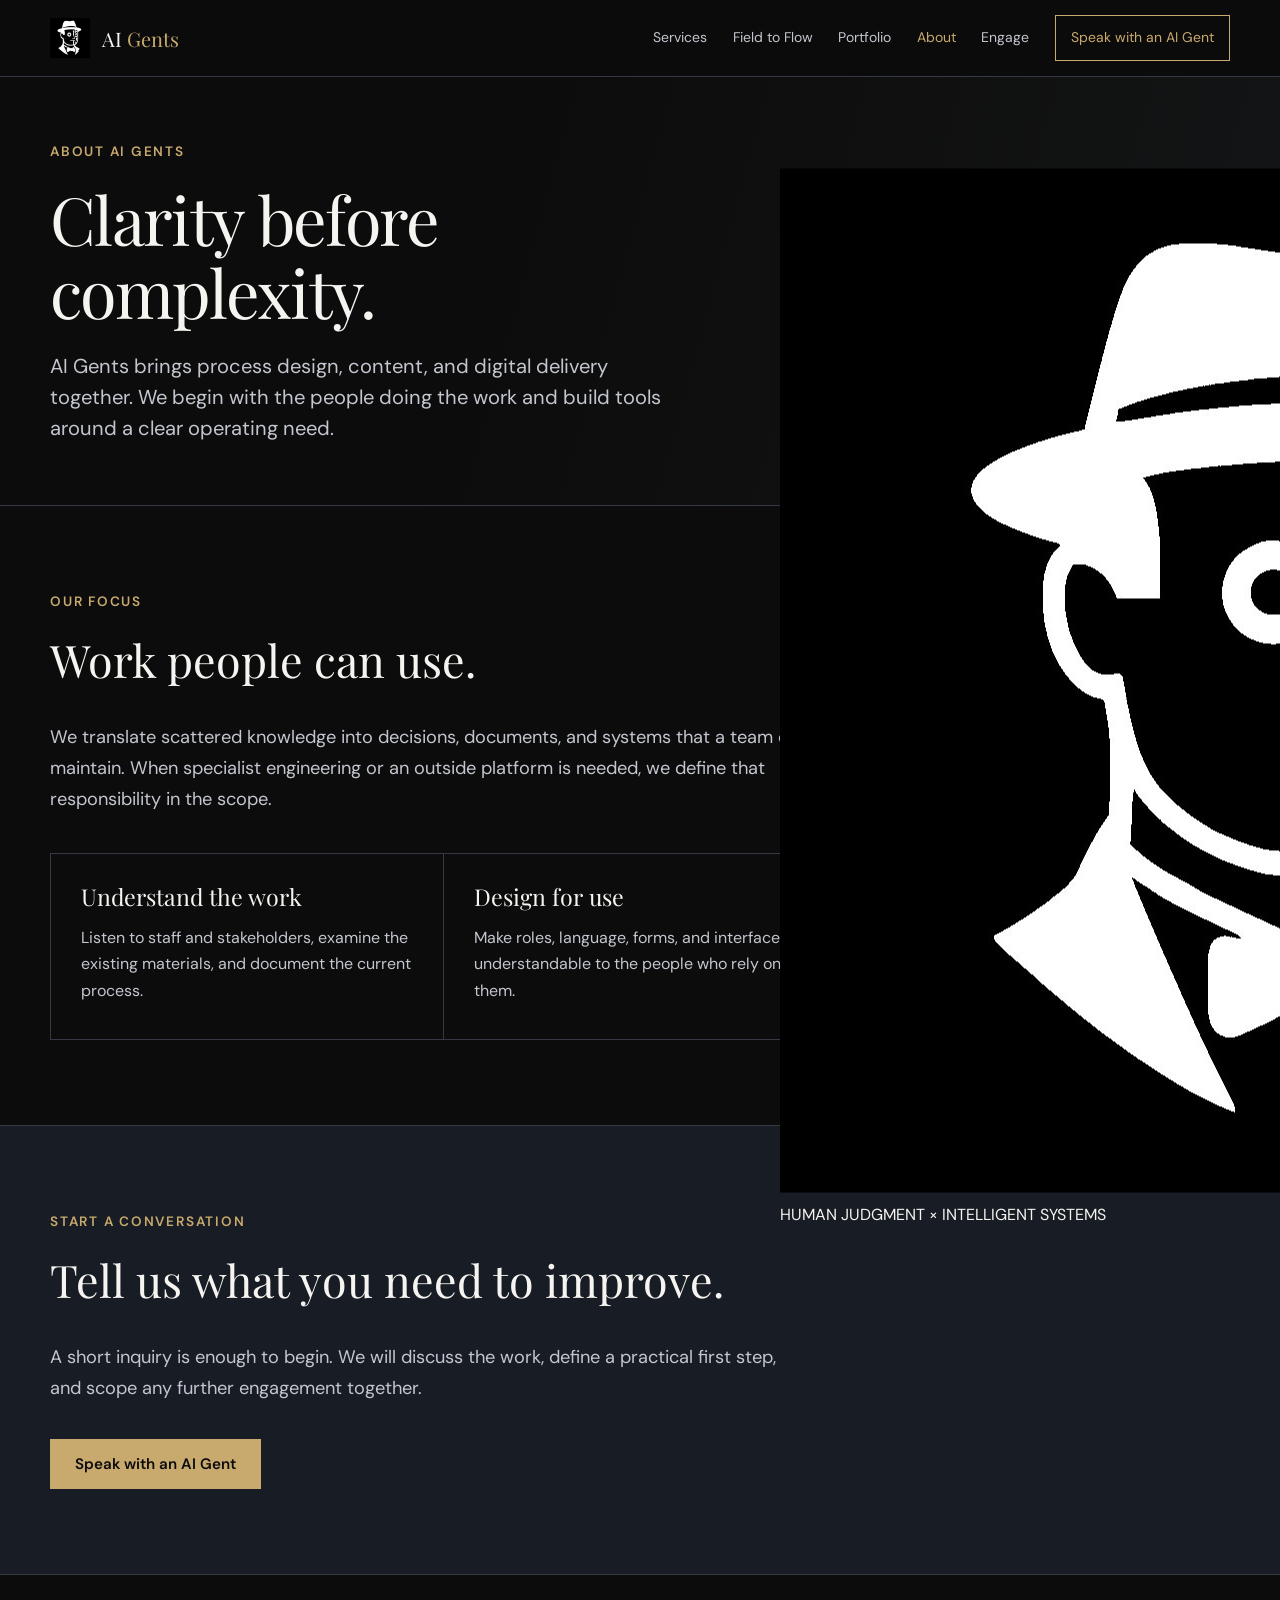
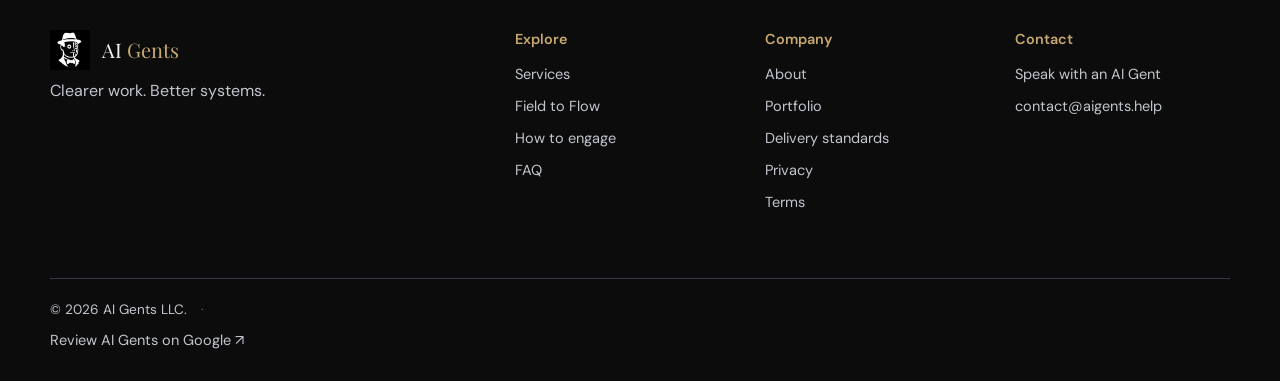
==== commit 35669520: "Complete compact illustrated hero design for About and Engage" ====
--- a/about.html
+++ b/about.html
@@ -1 +1 @@
-<!doctype html><html lang="en"><head><meta charset="utf-8"><meta name="viewport" content="width=device-width, initial-scale=1"><meta name="description" content="AI Gents helps organizations develop clearer workflows, communication, websites, and digital systems."><title>About | AI Gents</title><link rel="icon" type="image/png" href="images/logo-white.png"><link rel="preconnect" href="https://fonts.googleapis.com"><link rel="preconnect" href="https://fonts.gstatic.com" crossorigin><link href="https://fonts.googleapis.com/css2?family=Playfair+Display:ital,wght@0,400;0,500;0,600;1,400&family=DM+Sans:wght@400;500;600&display=swap" rel="stylesheet"><link rel="stylesheet" href="css/style.css"></head><body><nav class="site-nav" aria-label="Main navigation"><div class="wrap nav-inner"><a class="brand" href="index.html"><img src="images/logo-white.png" alt="" width="40" height="40"><span>AI <em>Gents</em></span></a><button class="menu-toggle" type="button" aria-label="Open menu" aria-expanded="false" aria-controls="site-links"><span></span><span></span><span></span></button><div class="nav-links" id="site-links"><a href="capabilities.html">Services</a><a href="operations.html">Field to Flow</a><a href="portfolio.html">Portfolio</a><a href="about.html">About</a><a href="engage.html">Engage</a><a class="nav-action" href="contact.html">Speak with an AI Gent</a></div></div></nav><main><header class="page-head wrap"><p class="eyebrow">About AI Gents</p><h1>Clarity before complexity.</h1><p class="lede">AI Gents brings process design, content, and digital delivery together. We begin with the people doing the work and build tools around a clear operating need.</p></header><section class="section "><div class="wrap"><p class="eyebrow">Our focus</p><h2>Work people can use.</h2><p class="section-lede">We translate scattered knowledge into decisions, documents, and systems that a team can maintain. When specialist engineering or an outside platform is needed, we define that responsibility in the scope.</p><div class="cards"><article class="card"><h3>Understand the work</h3><p>Listen to staff and stakeholders, examine the existing materials, and document the current process.</p></article><article class="card"><h3>Design for use</h3><p>Make roles, language, forms, and interfaces understandable to the people who rely on them.</p></article><article class="card"><h3>Support delivery</h3><p>Build, connect, test, document, and help the team take ownership of the result.</p></article></div></div></section><section class="section cta-section"><div class="wrap"><p class="eyebrow">Start a conversation</p><h2>Tell us what you need to improve.</h2><p class="section-lede">A short inquiry is enough to begin. We will discuss the work, define a practical first step, and scope any further engagement together.</p><a class="button" href="contact.html">Speak with an AI Gent</a></div></section></main><footer class="footer"><div class="wrap footer-grid"><div><a class="brand" href="index.html"><img src="images/logo-white.png" alt="" width="40" height="40"><span>AI <em>Gents</em></span></a><p>Clearer work. Better systems.</p></div><div><h2>Explore</h2><a href="capabilities.html">Services</a><a href="operations.html">Field to Flow</a><a href="engage.html">How to engage</a><a href="faq.html">FAQ</a></div><div><h2>Company</h2><a href="about.html">About</a><a href="portfolio.html">Portfolio</a><a href="work.html">Delivery standards</a><a href="privacy.html">Privacy</a><a href="terms.html">Terms</a></div><div><h2>Contact</h2><a href="contact.html">Speak with an AI Gent</a><a href="mailto:contact@aigents.help">contact@aigents.help</a></div></div><div class="wrap footer-bottom">© 2026 AI Gents LLC. <span aria-hidden="true" style="padding:0 10px;opacity:.45">·</span><a href="https://g.page/r/CUCgqwaMYOIwEAI/review" target="_blank" rel="noopener noreferrer" aria-label="Leave a Google review for AI Gents">Review AI Gents on Google ↗</a></div></footer><script src="js/main.js" defer></script></body></html>+<!doctype html><html lang="en"><head><meta charset="utf-8"><meta name="viewport" content="width=device-width, initial-scale=1"><meta name="description" content="AI Gents helps organizations develop clearer workflows, communication, websites, and digital systems."><title>About | AI Gents</title><link rel="icon" type="image/png" href="images/logo-white.png"><link rel="preconnect" href="https://fonts.googleapis.com"><link rel="preconnect" href="https://fonts.gstatic.com" crossorigin><link href="https://fonts.googleapis.com/css2?family=Playfair+Display:ital,wght@0,400;0,500;0,600;1,400&family=DM+Sans:wght@400;500;600&display=swap" rel="stylesheet"><link rel="stylesheet" href="css/style.css"></head><body><nav class="site-nav" aria-label="Main navigation"><div class="wrap nav-inner"><a class="brand" href="index.html"><img src="images/logo-white.png" alt="" width="40" height="40"><span>AI <em>Gents</em></span></a><button class="menu-toggle" type="button" aria-label="Open menu" aria-expanded="false" aria-controls="site-links"><span></span><span></span><span></span></button><div class="nav-links" id="site-links"><a href="capabilities.html">Services</a><a href="operations.html">Field to Flow</a><a href="portfolio.html">Portfolio</a><a href="about.html">About</a><a href="engage.html">Engage</a><a class="nav-action" href="contact.html">Speak with an AI Gent</a></div></div></nav><main><header class="page-head wrap editorial-hero hero-about"><p class="eyebrow">About AI Gents</p><h1>Clarity before complexity.</h1><p class="lede">AI Gents brings process design, content, and digital delivery together. We begin with the people doing the work and build tools around a clear operating need.</p><div class="hero-art hero-art-about" aria-hidden="true"><div class="about-emblem"><div class="about-emblem-ring ring-outer"></div><div class="about-emblem-ring ring-inner"></div><div class="about-emblem-core"><img src="images/logo-white.png" alt=""></div><span class="about-emblem-point point-a"></span><span class="about-emblem-point point-b"></span></div><div class="about-art-caption">HUMAN JUDGMENT <span>×</span> INTELLIGENT SYSTEMS</div></div></header><section class="section "><div class="wrap"><p class="eyebrow">Our focus</p><h2>Work people can use.</h2><p class="section-lede">We translate scattered knowledge into decisions, documents, and systems that a team can maintain. When specialist engineering or an outside platform is needed, we define that responsibility in the scope.</p><div class="cards"><article class="card"><h3>Understand the work</h3><p>Listen to staff and stakeholders, examine the existing materials, and document the current process.</p></article><article class="card"><h3>Design for use</h3><p>Make roles, language, forms, and interfaces understandable to the people who rely on them.</p></article><article class="card"><h3>Support delivery</h3><p>Build, connect, test, document, and help the team take ownership of the result.</p></article></div></div></section><section class="section cta-section"><div class="wrap"><p class="eyebrow">Start a conversation</p><h2>Tell us what you need to improve.</h2><p class="section-lede">A short inquiry is enough to begin. We will discuss the work, define a practical first step, and scope any further engagement together.</p><a class="button" href="contact.html">Speak with an AI Gent</a></div></section></main><footer class="footer"><div class="wrap footer-grid"><div><a class="brand" href="index.html"><img src="images/logo-white.png" alt="" width="40" height="40"><span>AI <em>Gents</em></span></a><p>Clearer work. Better systems.</p></div><div><h2>Explore</h2><a href="capabilities.html">Services</a><a href="operations.html">Field to Flow</a><a href="engage.html">How to engage</a><a href="faq.html">FAQ</a></div><div><h2>Company</h2><a href="about.html">About</a><a href="portfolio.html">Portfolio</a><a href="work.html">Delivery standards</a><a href="privacy.html">Privacy</a><a href="terms.html">Terms</a></div><div><h2>Contact</h2><a href="contact.html">Speak with an AI Gent</a><a href="mailto:contact@aigents.help">contact@aigents.help</a></div></div><div class="wrap footer-bottom">© 2026 AI Gents LLC. <span aria-hidden="true" style="padding:0 10px;opacity:.45">·</span><a href="https://g.page/r/CUCgqwaMYOIwEAI/review" target="_blank" rel="noopener noreferrer" aria-label="Leave a Google review for AI Gents">Review AI Gents on Google ↗</a></div></footer><script src="js/main.js" defer></script></body></html>
--- a/css/style.css
+++ b/css/style.css
@@ -121,3 +121,126 @@
 @media(max-width:1100px){.platform-home .hero-layout{grid-template-columns:1fr;gap:44px;padding-top:65px}.platform-home .hero-copy h1{font-size:clamp(3rem,6.5vw,4.75rem)}.platform-preview{max-width:650px}.platform-screen{min-height:370px}.platform-capabilities .card{padding:25px}}
 @media(max-width:760px){.platform-home .hero-layout{padding-block:53px 60px;gap:38px}.platform-home .hero-copy h1{font-size:clamp(2.5rem,9.5vw,4rem)}.platform-home .hero-copy .eyebrow{font-size:.75rem}.platform-home .hero-actions{align-items:flex-start;gap:23px}.platform-preview{box-shadow:8px 8px 0 #191712}.platform-masthead{padding:17px 14px;gap:10px}.platform-label{font-size:1rem}.platform-caption{font-size:.7rem}.platform-view{font-size:.78rem;padding:14px 7px;min-height:50px}.platform-screen{padding:21px 17px;min-height:390px}.platform-screen h2{font-size:2rem}.screen-top{font-size:.58rem}.platform-principles .wrap{flex-direction:column;gap:10px;padding-block:20px}.platform-principles span{font-size:.82rem}.platform-capabilities .card{padding:27px}.capability-number{margin-bottom:18px}.gentleman-seal{width:70px;height:70px;margin-top:0}.platform-home .point-layout>div:first-child{display:flex;align-items:center;justify-content:space-between;gap:20px}.platform-home .point-layout .eyebrow{margin:0}.platform-preview-footer{padding-inline:15px}.platform-home .section h2{font-size:clamp(2rem,7.2vw,2.7rem)}}
 
+
+
+/* Editorial hero atmospheres: visual depth, typography first. */
+.page-head.editorial-hero{
+  position:relative;isolation:isolate;
+  padding-top:clamp(92px,9vw,132px);
+  padding-bottom:clamp(86px,9vw,122px);
+}
+.page-head.editorial-hero::before,
+.page-head.editorial-hero::after{content:"";position:absolute;pointer-events:none;z-index:-1}
+.page-head.editorial-hero::before{
+  inset:0 calc(50% - 50vw);
+  background:
+    radial-gradient(ellipse 48% 85% at 81% 54%,rgba(200,169,110,.12),transparent 75%),
+    linear-gradient(102deg,#0c0c0c 31%,#101217 70%,#11100e);
+}
+.page-head.editorial-hero::after{
+  inset:0 calc(50% - 50vw);
+  opacity:.65;
+  background:linear-gradient(90deg,#0c0c0c 0%,transparent 56%);
+}
+.editorial-hero>h1,.editorial-hero>.lede,.editorial-hero>.eyebrow{position:relative;z-index:1}
+.editorial-hero .lede{max-width:750px}
+.hero-services::before{
+  background:
+    radial-gradient(ellipse 42% 85% at 80% 44%,rgba(203,158,85,.2),transparent 75%),
+    repeating-linear-gradient(117deg,transparent 0 75px,rgba(200,169,110,.023) 76px,transparent 77px 154px),
+    linear-gradient(100deg,#0c0c0c 34%,#14130f 75%,#101115);
+}
+.hero-services::after{
+  opacity:.48;
+  background:
+    radial-gradient(circle at 83% 50%,transparent 0 110px,rgba(200,169,110,.22) 111px 112px,transparent 113px 176px,rgba(200,169,110,.11) 177px 178px,transparent 179px),
+    linear-gradient(90deg,#0c0c0c 10%,transparent 72%);
+}
+.hero-method::before{
+  background:
+    radial-gradient(ellipse 50% 90% at 84% 49%,rgba(116,133,151,.14),transparent 72%),
+    linear-gradient(100deg,#0c0c0c 35%,#10151b 77%,#121211);
+}
+.hero-method::after{
+  opacity:.52;
+  background:
+    radial-gradient(circle at 77% 49%,#c8a96e 0 4px,transparent 5px),
+    radial-gradient(circle at 87% 32%,#c8a96e 0 3px,transparent 4px),
+    radial-gradient(circle at 92% 71%,#c8a96e 0 3px,transparent 4px),
+    linear-gradient(151deg,transparent 72.9%,rgba(200,169,110,.17) 73%,transparent 73.1%),
+    repeating-linear-gradient(0deg,transparent 0 54px,rgba(166,178,192,.065) 55px,transparent 56px),
+    repeating-linear-gradient(90deg,transparent 0 54px,rgba(166,178,192,.065) 55px,transparent 56px),
+    linear-gradient(90deg,#0c0c0c 8%,transparent 67%);
+}
+.hero-portfolio::before{
+  background:
+    radial-gradient(ellipse 48% 82% at 84% 52%,rgba(200,169,110,.16),transparent 75%),
+    repeating-linear-gradient(135deg,transparent 0 68px,rgba(221,202,161,.024) 69px,transparent 70px 138px),
+    linear-gradient(102deg,#0c0c0c 34%,#181613 77%,#111319);
+}
+.hero-portfolio::after{
+  opacity:.65;
+  background:
+    linear-gradient(90deg,#0c0c0c 6%,transparent 78%),
+    linear-gradient(138deg,transparent 69%,rgba(200,169,110,.19) 69.08%,transparent 69.16%),
+    linear-gradient(138deg,transparent 73%,rgba(200,169,110,.12) 73.08%,transparent 73.16%);
+}
+@media(max-width:760px){
+  .page-head.editorial-hero{padding-top:68px;padding-bottom:64px}
+  .page-head.editorial-hero::before{background-position:center,right}
+  .page-head.editorial-hero::after{opacity:.24}
+}
+
+
+/* 2026 hero refinement: compact editorial layout with unmistakable visual storytelling. */
+.page-head.editorial-hero{
+  min-height:0;position:relative;isolation:isolate;overflow:visible;
+  padding-top:64px;padding-bottom:61px;
+}
+.page-head.editorial-hero::before{inset:0 calc(50% - 50vw);background:linear-gradient(105deg,#0c0c0c 38%,#141516 100%)}
+.page-head.editorial-hero::after{display:none}
+.page-head.editorial-hero .eyebrow,.page-head.editorial-hero h1,.page-head.editorial-hero .lede{position:relative;z-index:2}
+.page-head.editorial-hero h1{max-width:710px;font-size:clamp(2.8rem,5.2vw,4.85rem);line-height:1.09;margin-bottom:22px}
+.page-head.editorial-hero .lede{max-width:620px;font-size:clamp(1.05rem,1.7vw,1.26rem);line-height:1.55;margin-bottom:0}
+.page-head.portfolio-intro.editorial-hero{padding-bottom:61px}
+.editorial-hero .hero-art{position:absolute;right:-22px;top:50%;transform:translateY(-50%);width:40%;height:245px;z-index:1;pointer-events:none}
+.hero-art-services .architecture-frame{position:absolute;inset:5px 2% 25px 8%;transform:perspective(800px) rotateY(-13deg) rotateX(3deg);border:1px solid rgba(200,169,110,.65);background:#161a20;box-shadow:18px 20px 0 rgba(200,169,110,.05),0 20px 70px #000a}
+.architecture-top{height:30px;border-bottom:1px solid #4c4e4d;display:flex;align-items:center;gap:5px;padding:0 12px}
+.architecture-top span{width:5px;height:5px;border:1px solid #d2b77b;border-radius:50%}
+.architecture-top i{margin-left:auto;font:500 8px var(--sans);font-style:normal;letter-spacing:.1em;color:#d8c5a1}
+.architecture-body{height:calc(100% - 30px);display:flex}
+.architecture-rail{width:46px;background:#101114;border-right:1px solid #383d40;padding:13px;display:flex;flex-direction:column;gap:13px}
+.architecture-rail b{height:9px;border:1px solid #947d53}
+.architecture-work{flex:1;padding:18px}
+.architecture-head{height:12px;width:48%;background:#c8a96e;opacity:.85;margin-bottom:14px}
+.architecture-metrics{display:flex;gap:9px}
+.architecture-metrics b{height:36px;flex:1;border:1px solid #6d6554;background:linear-gradient(145deg,#252a2e,#1a1d22)}
+.architecture-panels{display:flex;gap:9px;margin-top:11px}
+.architecture-panels span{flex:1;height:47px;border:1px solid #76684f;background:repeating-linear-gradient(90deg,transparent 0 12px,#bd9e6240 13px 14px,transparent 15px 24px)}
+.architecture-rows{display:grid;gap:5px;margin-top:12px}.architecture-rows i{height:3px;width:90%;background:#6e7170}.architecture-rows i:nth-child(2){width:68%}.architecture-rows i:nth-child(3){width:78%}
+.architecture-stamp,.flow-visual-label,.gallery-caption{position:absolute;right:7%;bottom:0;color:#c8a96e;font:600 9px var(--sans);letter-spacing:.13em}.architecture-stamp span,.flow-visual-label span,.gallery-caption span{margin-left:10px}
+.hero-art-method .flow-visual{position:absolute;inset:12px 0 28px 0;display:flex;align-items:center;justify-content:space-between;gap:10px}
+.flow-track{position:absolute;left:8%;right:8%;top:50%;border-top:1px dashed #bb9d66;opacity:.75}
+.flow-node{position:relative;z-index:1;width:32%;height:135px;background:linear-gradient(155deg,#24282e,#14171b);border:1px solid #726447;box-shadow:10px 12px 0 #0006;padding:15px 10px;display:flex;flex-direction:column;justify-content:center;gap:12px}
+.flow-node:nth-of-type(3){transform:translateY(-20px)}.flow-node:nth-of-type(4){transform:translateY(14px);border-color:#c8a96e}
+.flow-node span{color:#d4bc8b;font:600 8px var(--sans);letter-spacing:.06em}
+.flow-node strong{color:#f7f0e3;font:400 clamp(18px,2.2vw,28px) var(--serif)}
+.flow-node i{color:#b8babb;font:400 10px var(--sans);font-style:normal}
+.hero-art-portfolio{height:270px!important}
+.portfolio-gallery{position:absolute;inset:0 0 18px 0}
+.portfolio-gallery-card{position:absolute;width:66%;height:153px;border:3px solid #292929;box-shadow:0 15px 25px #000c,0 0 0 1px #b7965d;overflow:hidden;background:#1b1b1b}
+.portfolio-gallery-card img{display:block;width:100%;height:100%;object-fit:cover;object-position:top}
+.gallery-back{top:1px;right:1%;transform:rotate(8deg);opacity:.8}
+.gallery-mid{top:39px;right:20%;transform:rotate(-8deg);opacity:.9}
+.gallery-front{top:73px;right:7%;transform:rotate(1deg)}
+@media(max-width:1100px){.editorial-hero .hero-art{width:35%;opacity:.6}.page-head.editorial-hero h1,.page-head.editorial-hero .lede{max-width:70%}}
+@media(max-width:760px){
+ .page-head.editorial-hero{padding-top:43px;padding-bottom:44px}
+ .page-head.portfolio-intro.editorial-hero{padding-bottom:44px}
+ .editorial-hero .hero-art{position:absolute;width:46%;height:170px;right:-5px;top:47%;opacity:.22}
+ .page-head.editorial-hero h1{font-size:clamp(2.5rem,9vw,3.5rem);max-width:100%}
+ .page-head.editorial-hero .lede{max-width:100%;font-size:1.05rem}
+ .architecture-stamp,.flow-visual-label,.gallery-caption{display:none}
+ .flow-node{padding:5px;height:85px;gap:3px}.flow-node span,.flow-node i{display:none}
+ .portfolio-gallery-card{height:105px}
+}
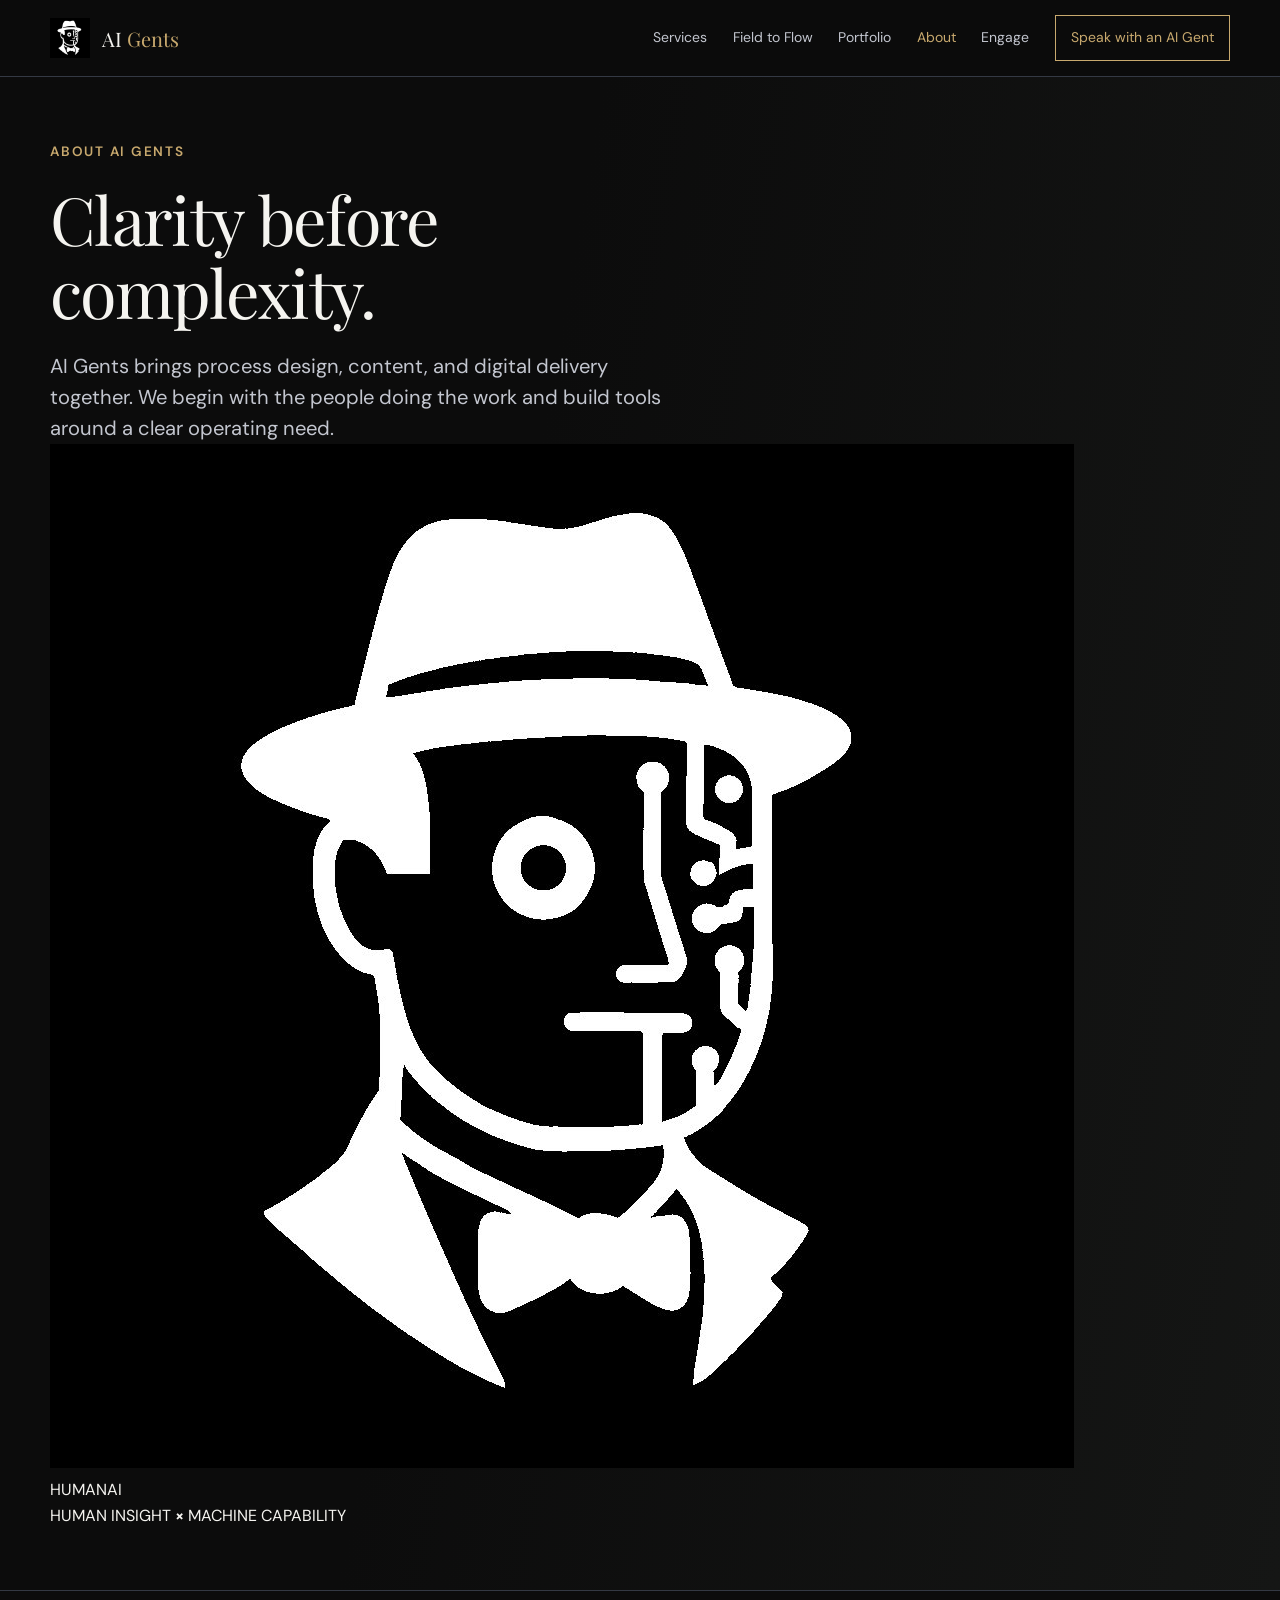
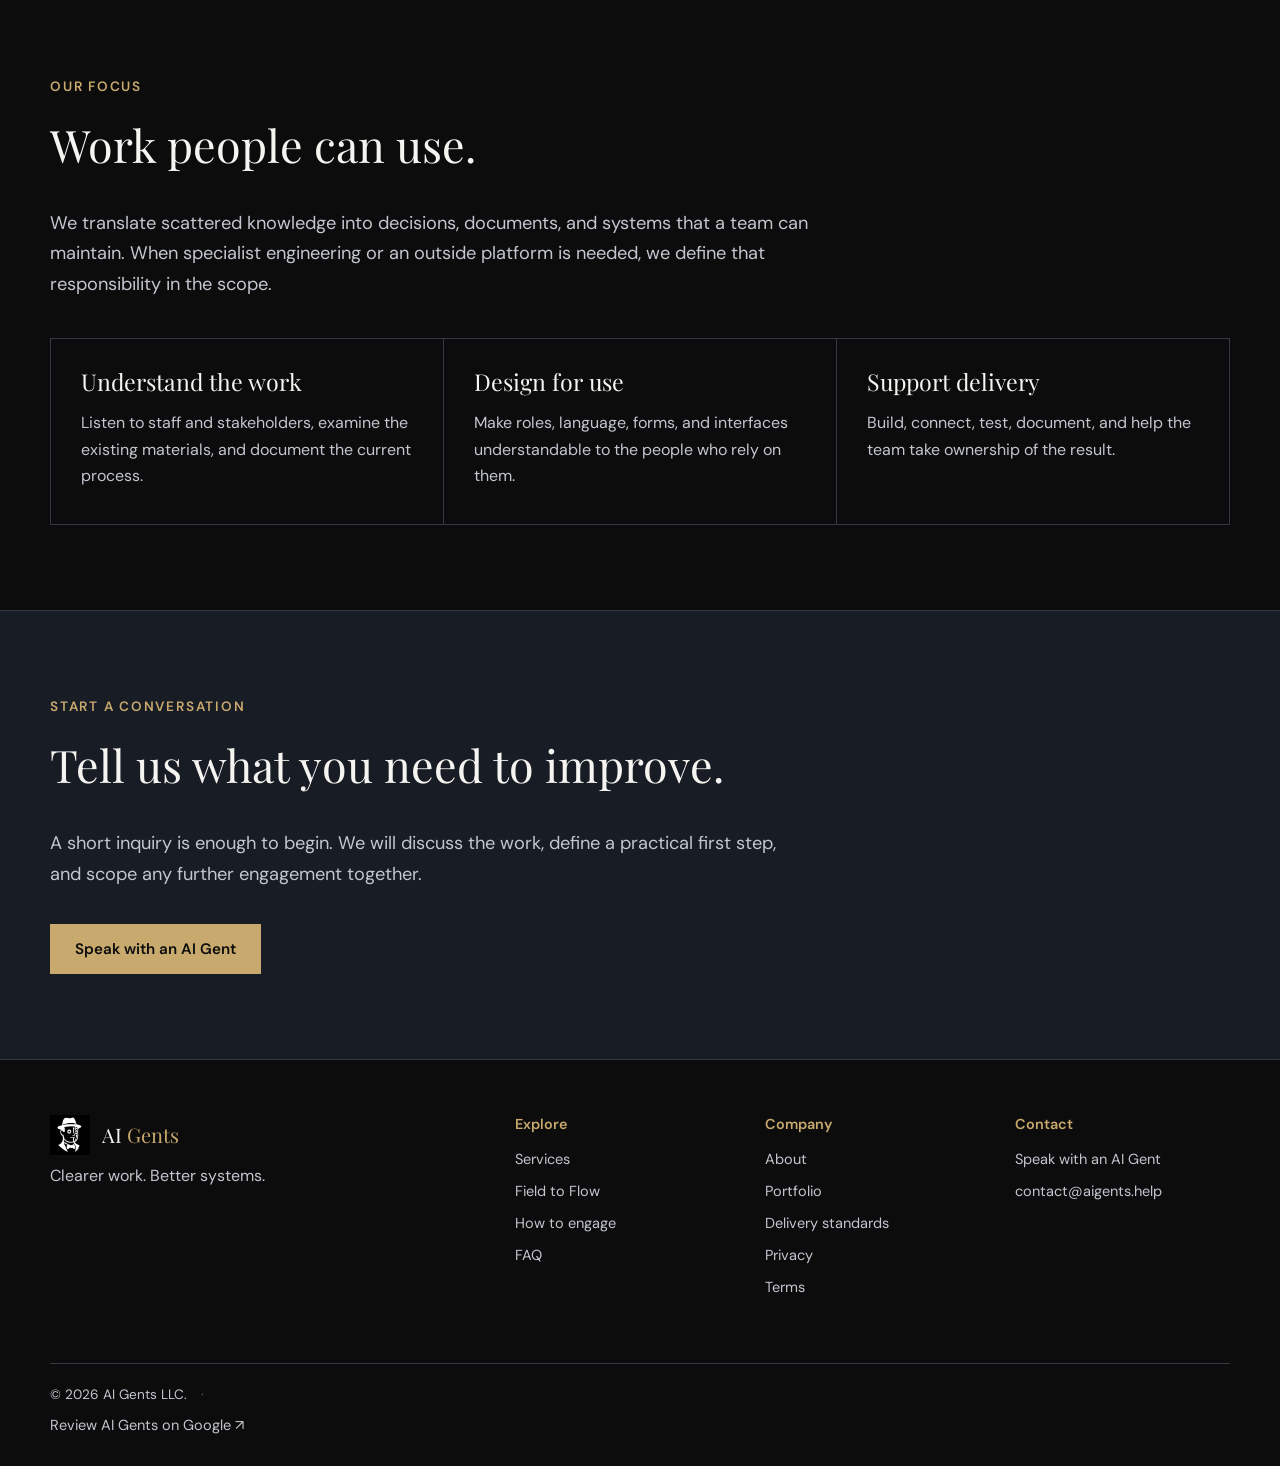
==== commit b48ed40a: "Upgrade AI Gents heroes to premium product-led visual system" ====
--- a/about.html
+++ b/about.html
@@ -1 +1 @@
-<!doctype html><html lang="en"><head><meta charset="utf-8"><meta name="viewport" content="width=device-width, initial-scale=1"><meta name="description" content="AI Gents helps organizations develop clearer workflows, communication, websites, and digital systems."><title>About | AI Gents</title><link rel="icon" type="image/png" href="images/logo-white.png"><link rel="preconnect" href="https://fonts.googleapis.com"><link rel="preconnect" href="https://fonts.gstatic.com" crossorigin><link href="https://fonts.googleapis.com/css2?family=Playfair+Display:ital,wght@0,400;0,500;0,600;1,400&family=DM+Sans:wght@400;500;600&display=swap" rel="stylesheet"><link rel="stylesheet" href="css/style.css"></head><body><nav class="site-nav" aria-label="Main navigation"><div class="wrap nav-inner"><a class="brand" href="index.html"><img src="images/logo-white.png" alt="" width="40" height="40"><span>AI <em>Gents</em></span></a><button class="menu-toggle" type="button" aria-label="Open menu" aria-expanded="false" aria-controls="site-links"><span></span><span></span><span></span></button><div class="nav-links" id="site-links"><a href="capabilities.html">Services</a><a href="operations.html">Field to Flow</a><a href="portfolio.html">Portfolio</a><a href="about.html">About</a><a href="engage.html">Engage</a><a class="nav-action" href="contact.html">Speak with an AI Gent</a></div></div></nav><main><header class="page-head wrap editorial-hero hero-about"><p class="eyebrow">About AI Gents</p><h1>Clarity before complexity.</h1><p class="lede">AI Gents brings process design, content, and digital delivery together. We begin with the people doing the work and build tools around a clear operating need.</p><div class="hero-art hero-art-about" aria-hidden="true"><div class="about-emblem"><div class="about-emblem-ring ring-outer"></div><div class="about-emblem-ring ring-inner"></div><div class="about-emblem-core"><img src="images/logo-white.png" alt=""></div><span class="about-emblem-point point-a"></span><span class="about-emblem-point point-b"></span></div><div class="about-art-caption">HUMAN JUDGMENT <span>×</span> INTELLIGENT SYSTEMS</div></div></header><section class="section "><div class="wrap"><p class="eyebrow">Our focus</p><h2>Work people can use.</h2><p class="section-lede">We translate scattered knowledge into decisions, documents, and systems that a team can maintain. When specialist engineering or an outside platform is needed, we define that responsibility in the scope.</p><div class="cards"><article class="card"><h3>Understand the work</h3><p>Listen to staff and stakeholders, examine the existing materials, and document the current process.</p></article><article class="card"><h3>Design for use</h3><p>Make roles, language, forms, and interfaces understandable to the people who rely on them.</p></article><article class="card"><h3>Support delivery</h3><p>Build, connect, test, document, and help the team take ownership of the result.</p></article></div></div></section><section class="section cta-section"><div class="wrap"><p class="eyebrow">Start a conversation</p><h2>Tell us what you need to improve.</h2><p class="section-lede">A short inquiry is enough to begin. We will discuss the work, define a practical first step, and scope any further engagement together.</p><a class="button" href="contact.html">Speak with an AI Gent</a></div></section></main><footer class="footer"><div class="wrap footer-grid"><div><a class="brand" href="index.html"><img src="images/logo-white.png" alt="" width="40" height="40"><span>AI <em>Gents</em></span></a><p>Clearer work. Better systems.</p></div><div><h2>Explore</h2><a href="capabilities.html">Services</a><a href="operations.html">Field to Flow</a><a href="engage.html">How to engage</a><a href="faq.html">FAQ</a></div><div><h2>Company</h2><a href="about.html">About</a><a href="portfolio.html">Portfolio</a><a href="work.html">Delivery standards</a><a href="privacy.html">Privacy</a><a href="terms.html">Terms</a></div><div><h2>Contact</h2><a href="contact.html">Speak with an AI Gent</a><a href="mailto:contact@aigents.help">contact@aigents.help</a></div></div><div class="wrap footer-bottom">© 2026 AI Gents LLC. <span aria-hidden="true" style="padding:0 10px;opacity:.45">·</span><a href="https://g.page/r/CUCgqwaMYOIwEAI/review" target="_blank" rel="noopener noreferrer" aria-label="Leave a Google review for AI Gents">Review AI Gents on Google ↗</a></div></footer><script src="js/main.js" defer></script></body></html>+<!doctype html><html lang="en"><head><meta charset="utf-8"><meta name="viewport" content="width=device-width, initial-scale=1"><meta name="description" content="AI Gents helps organizations develop clearer workflows, communication, websites, and digital systems."><title>About | AI Gents</title><link rel="icon" type="image/png" href="images/logo-white.png"><link rel="preconnect" href="https://fonts.googleapis.com"><link rel="preconnect" href="https://fonts.gstatic.com" crossorigin><link href="https://fonts.googleapis.com/css2?family=Playfair+Display:ital,wght@0,400;0,500;0,600;1,400&family=DM+Sans:wght@400;500;600&display=swap" rel="stylesheet"><link rel="stylesheet" href="css/style.css"></head><body><nav class="site-nav" aria-label="Main navigation"><div class="wrap nav-inner"><a class="brand" href="index.html"><img src="images/logo-white.png" alt="" width="40" height="40"><span>AI <em>Gents</em></span></a><button class="menu-toggle" type="button" aria-label="Open menu" aria-expanded="false" aria-controls="site-links"><span></span><span></span><span></span></button><div class="nav-links" id="site-links"><a href="capabilities.html">Services</a><a href="operations.html">Field to Flow</a><a href="portfolio.html">Portfolio</a><a href="about.html">About</a><a href="engage.html">Engage</a><a class="nav-action" href="contact.html">Speak with an AI Gent</a></div></div></nav><main><header class="page-head wrap editorial-hero hero-about"><div class="hero-copy-block"><p class="eyebrow">About AI Gents</p><h1>Clarity before complexity.</h1><p class="lede">AI Gents brings process design, content, and digital delivery together. We begin with the people doing the work and build tools around a clear operating need.</p></div><div class="hero-exhibit exhibit-identity" aria-hidden="true"><div class="identity-orbit orbit-one"></div><div class="identity-orbit orbit-two"></div><div class="identity-axis axis-x"></div><div class="identity-axis axis-y"></div><div class="identity-portrait"><img src="images/logo-white.png" alt=""></div><span class="identity-node id-node-one">HUMAN</span><span class="identity-node id-node-two">AI</span><div class="identity-signature">HUMAN INSIGHT <b>×</b> MACHINE CAPABILITY</div></div></header><section class="section "><div class="wrap"><p class="eyebrow">Our focus</p><h2>Work people can use.</h2><p class="section-lede">We translate scattered knowledge into decisions, documents, and systems that a team can maintain. When specialist engineering or an outside platform is needed, we define that responsibility in the scope.</p><div class="cards"><article class="card"><h3>Understand the work</h3><p>Listen to staff and stakeholders, examine the existing materials, and document the current process.</p></article><article class="card"><h3>Design for use</h3><p>Make roles, language, forms, and interfaces understandable to the people who rely on them.</p></article><article class="card"><h3>Support delivery</h3><p>Build, connect, test, document, and help the team take ownership of the result.</p></article></div></div></section><section class="section cta-section"><div class="wrap"><p class="eyebrow">Start a conversation</p><h2>Tell us what you need to improve.</h2><p class="section-lede">A short inquiry is enough to begin. We will discuss the work, define a practical first step, and scope any further engagement together.</p><a class="button" href="contact.html">Speak with an AI Gent</a></div></section></main><footer class="footer"><div class="wrap footer-grid"><div><a class="brand" href="index.html"><img src="images/logo-white.png" alt="" width="40" height="40"><span>AI <em>Gents</em></span></a><p>Clearer work. Better systems.</p></div><div><h2>Explore</h2><a href="capabilities.html">Services</a><a href="operations.html">Field to Flow</a><a href="engage.html">How to engage</a><a href="faq.html">FAQ</a></div><div><h2>Company</h2><a href="about.html">About</a><a href="portfolio.html">Portfolio</a><a href="work.html">Delivery standards</a><a href="privacy.html">Privacy</a><a href="terms.html">Terms</a></div><div><h2>Contact</h2><a href="contact.html">Speak with an AI Gent</a><a href="mailto:contact@aigents.help">contact@aigents.help</a></div></div><div class="wrap footer-bottom">© 2026 AI Gents LLC. <span aria-hidden="true" style="padding:0 10px;opacity:.45">·</span><a href="https://g.page/r/CUCgqwaMYOIwEAI/review" target="_blank" rel="noopener noreferrer" aria-label="Leave a Google review for AI Gents">Review AI Gents on Google ↗</a></div></footer><script src="js/main.js" defer></script></body></html>
--- a/css/style.css
+++ b/css/style.css
@@ -244,3 +244,40 @@
  .flow-node{padding:5px;height:85px;gap:3px}.flow-node span,.flow-node i{display:none}
  .portfolio-gallery-card{height:105px}
 }
+
+
+/* Compact, illustrated heroes for About and Engage. */
+.hero-about::before{background:linear-gradient(100deg,#0c0c0c 39%,#151615 100%)!important}
+.hero-engage::before{background:linear-gradient(110deg,#0c0c0c 38%,#171511 100%)!important}
+.hero-art-about .about-emblem{position:absolute;width:220px;height:220px;left:50%;top:45%;transform:translate(-50%,-50%)}
+.about-emblem-ring{position:absolute;border:1px solid rgba(200,169,110,.65);border-radius:50%}
+.ring-outer{inset:0}.ring-inner{inset:20px;border-color:rgba(200,169,110,.27)}
+.about-emblem-ring::before,.about-emblem-ring::after{content:"";position:absolute;left:50%;top:-7px;width:1px;height:14px;background:#c8a96e}
+.about-emblem-ring::after{top:auto;bottom:-7px}
+.about-emblem-core{position:absolute;inset:45px;display:grid;place-items:center;background:#16191b;border:1px solid #8c754c;box-shadow:0 0 55px #c8a96e1a}
+.about-emblem-core img{width:88px;height:88px;object-fit:contain}
+.about-emblem-point{position:absolute;width:7px;height:7px;background:#c8a96e;transform:rotate(45deg)}
+.point-a{top:50%;left:-3px}.point-b{top:50%;right:-3px}
+.about-art-caption,.engage-art-caption{position:absolute;bottom:0;right:5%;color:#c8a96e;letter-spacing:.13em;font:600 9px var(--sans);white-space:nowrap}
+.about-art-caption span{padding:0 7px}
+.hero-art-engage .engage-document{position:absolute;top:4px;left:12%;right:5%;bottom:20px;transform:rotate(-5deg);border:1px solid #b59a65;background:linear-gradient(145deg,#25221b,#16181c);box-shadow:15px 16px 0 #0009;padding:18px 21px;overflow:hidden}
+.engage-doc-top,.engage-doc-footer{display:flex;justify-content:space-between;align-items:center;gap:8px;color:#c8a96e;font:600 9px var(--sans);letter-spacing:.1em}
+.engage-doc-top i{font-style:normal;color:#a9a49a}
+.engage-doc-title{font:400 clamp(23px,2.8vw,33px)/1.1 var(--serif);color:#f5f4f0;margin:14px 0 11px}
+.engage-doc-rule{height:1px;background:#9f8359}
+.engage-doc-steps{padding:9px 0}
+.engage-doc-steps>div{display:grid;grid-template-columns:28px minmax(0,1fr) 24px;gap:7px;align-items:center;padding:7px 0;border-bottom:1px solid #595345}
+.engage-doc-steps span{font:400 13px var(--serif);color:#c8a96e}
+.engage-doc-steps strong{font:600 9px var(--sans);letter-spacing:.08em;color:#eee8d9}
+.engage-doc-steps i{width:18px;height:1px;background:#b9985f}
+.engage-doc-footer{margin-top:5px}.engage-doc-footer b{font-size:17px}
+@media(max-width:760px){
+ .hero-art-about .about-emblem{width:150px;height:150px}
+ .about-emblem-core{inset:34px}.about-emblem-core img{width:62px;height:62px}
+ .hero-art-engage .engage-document{padding:9px;left:0;right:0}
+ .engage-doc-title{font-size:18px}
+ .engage-doc-top i,.engage-doc-footer,.engage-doc-steps i{display:none}
+ .engage-doc-steps>div{grid-template-columns:17px 1fr;gap:4px;padding:5px 0}
+ .engage-doc-steps strong{font-size:7px}
+ .about-art-caption,.engage-art-caption{display:none}
+}
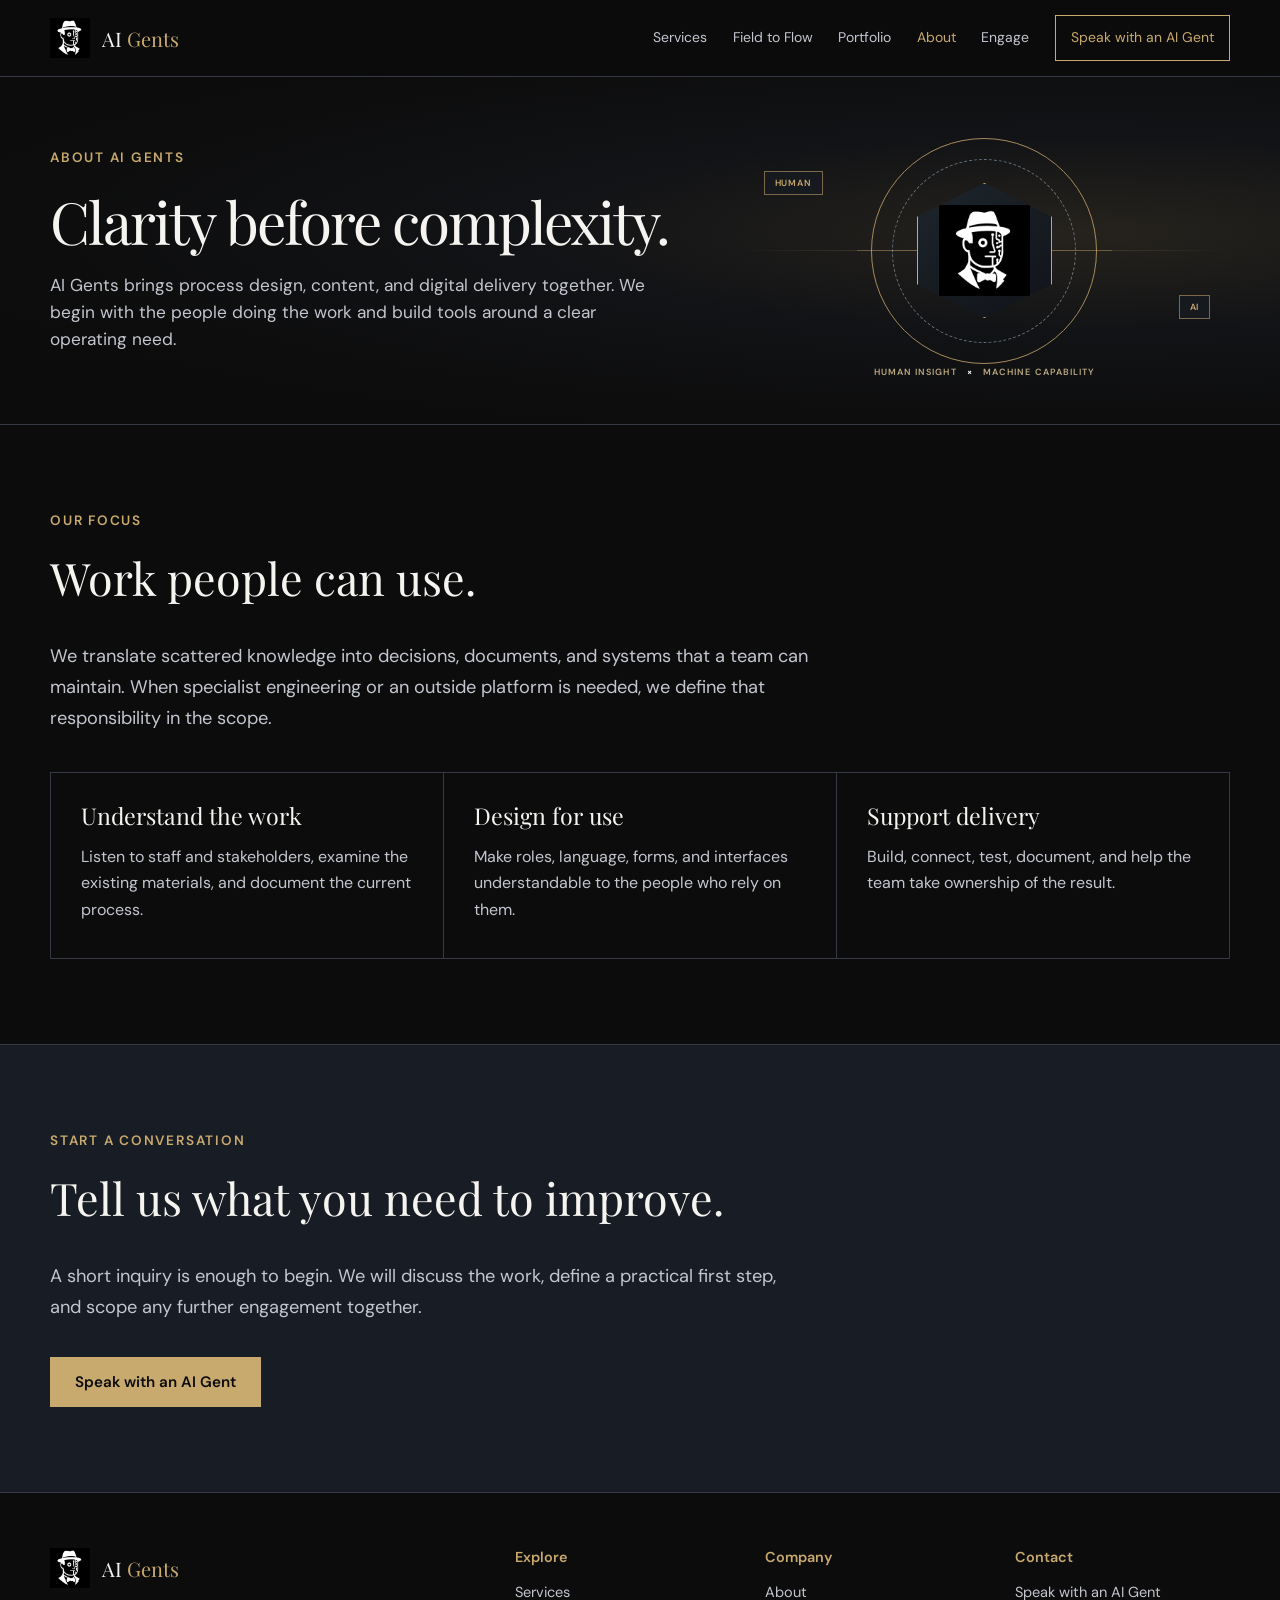
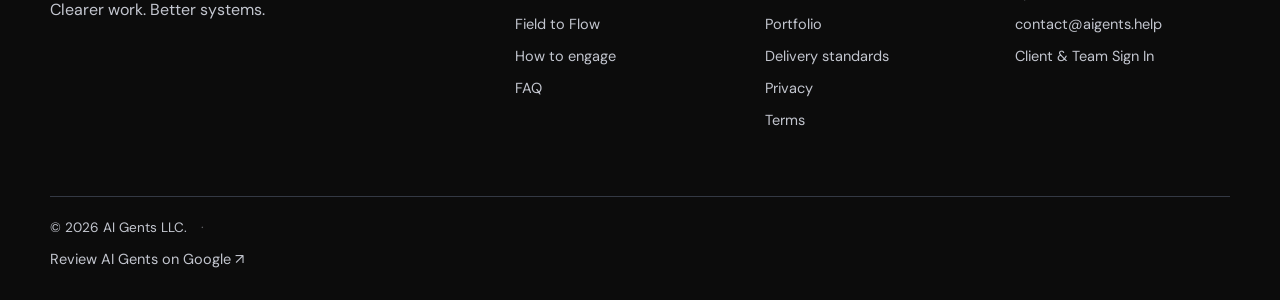
==== commit c69fee76: "Add discreet secure client and staff sign-in link" ====
--- a/about.html
+++ b/about.html
@@ -1 +1 @@
-<!doctype html><html lang="en"><head><meta charset="utf-8"><meta name="viewport" content="width=device-width, initial-scale=1"><meta name="description" content="AI Gents helps organizations develop clearer workflows, communication, websites, and digital systems."><title>About | AI Gents</title><link rel="icon" type="image/png" href="images/logo-white.png"><link rel="preconnect" href="https://fonts.googleapis.com"><link rel="preconnect" href="https://fonts.gstatic.com" crossorigin><link href="https://fonts.googleapis.com/css2?family=Playfair+Display:ital,wght@0,400;0,500;0,600;1,400&family=DM+Sans:wght@400;500;600&display=swap" rel="stylesheet"><link rel="stylesheet" href="css/style.css"></head><body><nav class="site-nav" aria-label="Main navigation"><div class="wrap nav-inner"><a class="brand" href="index.html"><img src="images/logo-white.png" alt="" width="40" height="40"><span>AI <em>Gents</em></span></a><button class="menu-toggle" type="button" aria-label="Open menu" aria-expanded="false" aria-controls="site-links"><span></span><span></span><span></span></button><div class="nav-links" id="site-links"><a href="capabilities.html">Services</a><a href="operations.html">Field to Flow</a><a href="portfolio.html">Portfolio</a><a href="about.html">About</a><a href="engage.html">Engage</a><a class="nav-action" href="contact.html">Speak with an AI Gent</a></div></div></nav><main><header class="page-head wrap editorial-hero hero-about"><div class="hero-copy-block"><p class="eyebrow">About AI Gents</p><h1>Clarity before complexity.</h1><p class="lede">AI Gents brings process design, content, and digital delivery together. We begin with the people doing the work and build tools around a clear operating need.</p></div><div class="hero-exhibit exhibit-identity" aria-hidden="true"><div class="identity-orbit orbit-one"></div><div class="identity-orbit orbit-two"></div><div class="identity-axis axis-x"></div><div class="identity-axis axis-y"></div><div class="identity-portrait"><img src="images/logo-white.png" alt=""></div><span class="identity-node id-node-one">HUMAN</span><span class="identity-node id-node-two">AI</span><div class="identity-signature">HUMAN INSIGHT <b>×</b> MACHINE CAPABILITY</div></div></header><section class="section "><div class="wrap"><p class="eyebrow">Our focus</p><h2>Work people can use.</h2><p class="section-lede">We translate scattered knowledge into decisions, documents, and systems that a team can maintain. When specialist engineering or an outside platform is needed, we define that responsibility in the scope.</p><div class="cards"><article class="card"><h3>Understand the work</h3><p>Listen to staff and stakeholders, examine the existing materials, and document the current process.</p></article><article class="card"><h3>Design for use</h3><p>Make roles, language, forms, and interfaces understandable to the people who rely on them.</p></article><article class="card"><h3>Support delivery</h3><p>Build, connect, test, document, and help the team take ownership of the result.</p></article></div></div></section><section class="section cta-section"><div class="wrap"><p class="eyebrow">Start a conversation</p><h2>Tell us what you need to improve.</h2><p class="section-lede">A short inquiry is enough to begin. We will discuss the work, define a practical first step, and scope any further engagement together.</p><a class="button" href="contact.html">Speak with an AI Gent</a></div></section></main><footer class="footer"><div class="wrap footer-grid"><div><a class="brand" href="index.html"><img src="images/logo-white.png" alt="" width="40" height="40"><span>AI <em>Gents</em></span></a><p>Clearer work. Better systems.</p></div><div><h2>Explore</h2><a href="capabilities.html">Services</a><a href="operations.html">Field to Flow</a><a href="engage.html">How to engage</a><a href="faq.html">FAQ</a></div><div><h2>Company</h2><a href="about.html">About</a><a href="portfolio.html">Portfolio</a><a href="work.html">Delivery standards</a><a href="privacy.html">Privacy</a><a href="terms.html">Terms</a></div><div><h2>Contact</h2><a href="contact.html">Speak with an AI Gent</a><a href="mailto:contact@aigents.help">contact@aigents.help</a></div></div><div class="wrap footer-bottom">© 2026 AI Gents LLC. <span aria-hidden="true" style="padding:0 10px;opacity:.45">·</span><a href="https://g.page/r/CUCgqwaMYOIwEAI/review" target="_blank" rel="noopener noreferrer" aria-label="Leave a Google review for AI Gents">Review AI Gents on Google ↗</a></div></footer><script src="js/main.js" defer></script></body></html>+<!doctype html><html lang="en"><head><meta charset="utf-8"><meta name="viewport" content="width=device-width, initial-scale=1"><meta name="description" content="AI Gents helps organizations develop clearer workflows, communication, websites, and digital systems."><title>About | AI Gents</title><link rel="icon" type="image/png" href="images/logo-white.png"><link rel="preconnect" href="https://fonts.googleapis.com"><link rel="preconnect" href="https://fonts.gstatic.com" crossorigin><link href="https://fonts.googleapis.com/css2?family=Playfair+Display:ital,wght@0,400;0,500;0,600;1,400&family=DM+Sans:wght@400;500;600&display=swap" rel="stylesheet"><link rel="stylesheet" href="css/style.css"></head><body><nav class="site-nav" aria-label="Main navigation"><div class="wrap nav-inner"><a class="brand" href="index.html"><img src="images/logo-white.png" alt="" width="40" height="40"><span>AI <em>Gents</em></span></a><button class="menu-toggle" type="button" aria-label="Open menu" aria-expanded="false" aria-controls="site-links"><span></span><span></span><span></span></button><div class="nav-links" id="site-links"><a href="capabilities.html">Services</a><a href="operations.html">Field to Flow</a><a href="portfolio.html">Portfolio</a><a href="about.html">About</a><a href="engage.html">Engage</a><a class="nav-action" href="contact.html">Speak with an AI Gent</a></div></div></nav><main><header class="page-head wrap editorial-hero hero-about"><div class="hero-copy-block"><p class="eyebrow">About AI Gents</p><h1>Clarity before complexity.</h1><p class="lede">AI Gents brings process design, content, and digital delivery together. We begin with the people doing the work and build tools around a clear operating need.</p></div><div class="hero-exhibit exhibit-identity" aria-hidden="true"><div class="identity-orbit orbit-one"></div><div class="identity-orbit orbit-two"></div><div class="identity-axis axis-x"></div><div class="identity-axis axis-y"></div><div class="identity-portrait"><img src="images/logo-white.png" alt=""></div><span class="identity-node id-node-one">HUMAN</span><span class="identity-node id-node-two">AI</span><div class="identity-signature">HUMAN INSIGHT <b>×</b> MACHINE CAPABILITY</div></div></header><section class="section "><div class="wrap"><p class="eyebrow">Our focus</p><h2>Work people can use.</h2><p class="section-lede">We translate scattered knowledge into decisions, documents, and systems that a team can maintain. When specialist engineering or an outside platform is needed, we define that responsibility in the scope.</p><div class="cards"><article class="card"><h3>Understand the work</h3><p>Listen to staff and stakeholders, examine the existing materials, and document the current process.</p></article><article class="card"><h3>Design for use</h3><p>Make roles, language, forms, and interfaces understandable to the people who rely on them.</p></article><article class="card"><h3>Support delivery</h3><p>Build, connect, test, document, and help the team take ownership of the result.</p></article></div></div></section><section class="section cta-section"><div class="wrap"><p class="eyebrow">Start a conversation</p><h2>Tell us what you need to improve.</h2><p class="section-lede">A short inquiry is enough to begin. We will discuss the work, define a practical first step, and scope any further engagement together.</p><a class="button" href="contact.html">Speak with an AI Gent</a></div></section></main><footer class="footer"><div class="wrap footer-grid"><div><a class="brand" href="index.html"><img src="images/logo-white.png" alt="" width="40" height="40"><span>AI <em>Gents</em></span></a><p>Clearer work. Better systems.</p></div><div><h2>Explore</h2><a href="capabilities.html">Services</a><a href="operations.html">Field to Flow</a><a href="engage.html">How to engage</a><a href="faq.html">FAQ</a></div><div><h2>Company</h2><a href="about.html">About</a><a href="portfolio.html">Portfolio</a><a href="work.html">Delivery standards</a><a href="privacy.html">Privacy</a><a href="terms.html">Terms</a></div><div><h2>Contact</h2><a href="contact.html">Speak with an AI Gent</a><a href="mailto:contact@aigents.help">contact@aigents.help</a><a href="/office" aria-label="Sign in to the AI Gents client portal">Client &amp; Team Sign In</a></div></div><div class="wrap footer-bottom">© 2026 AI Gents LLC. <span aria-hidden="true" style="padding:0 10px;opacity:.45">·</span><a href="https://g.page/r/CUCgqwaMYOIwEAI/review" target="_blank" rel="noopener noreferrer" aria-label="Leave a Google review for AI Gents">Review AI Gents on Google ↗</a></div></footer><script src="js/main.js" defer></script></body></html>
--- a/css/style.css
+++ b/css/style.css
@@ -281,3 +281,27 @@
  .engage-doc-steps strong{font-size:7px}
  .about-art-caption,.engage-art-caption{display:none}
 }
+
+
+/* AI Gents 2026: expressive editorial product showcases, not decorative hero fills. */
+.page-head.editorial-hero{display:grid;grid-template-columns:minmax(0,1.13fr) minmax(0,.87fr);column-gap:clamp(25px,4vw,65px);align-items:center;padding-top:46px;padding-bottom:46px;min-height:330px}
+.page-head.editorial-hero .hero-copy-block{min-width:0;position:relative;z-index:2}
+.page-head.editorial-hero .hero-copy-block h1{max-width:100%;font-size:clamp(2.65rem,4.55vw,4.65rem);line-height:1.08;letter-spacing:-.035em;margin-bottom:19px}
+.page-head.editorial-hero .hero-copy-block .lede{max-width:620px;font-size:clamp(1rem,1.35vw,1.23rem);line-height:1.58}
+.page-head.editorial-hero .hero-exhibit{position:relative;top:auto;right:auto;transform:none;width:100%;height:255px;opacity:1;min-width:0;pointer-events:none;z-index:1;filter:none}
+.page-head.editorial-hero::before{background:radial-gradient(ellipse at 84% 45%,#26231d 0%,#121316 36%,#0c0c0c 76%)!important}
+.page-head.editorial-hero::after{display:none}
+.exhibit-browser{height:225px;position:absolute;inset:10px 0 20px 0;background:#14181c;border:1px solid #7a6b50;border-radius:5px;box-shadow:0 24px 55px #000b,0 0 50px #c8a96e13;overflow:hidden;transform:perspective(900px) rotateY(-6deg) rotateX(2deg)}
+.exhibit-chrome{height:27px;display:flex;align-items:center;gap:10px;padding:0 12px;background:#22252a;border-bottom:1px solid #454545;font:600 8px var(--sans);letter-spacing:.08em;color:#c3c3c3}.chrome-dots{color:#c8a96e;letter-spacing:2px}.exhibit-chrome b{margin-left:auto;font-size:7px;color:#b8d2a4}
+.exhibit-dashboard{display:flex;height:calc(100% - 27px)}.exhibit-side{width:44px;flex-shrink:0;border-right:1px solid #42474b;display:flex;align-items:center;flex-direction:column;gap:14px;padding:10px 0;color:#929aa1}.exhibit-side i{font-style:normal;font:600 11px var(--serif);color:#e4bf7f}.exhibit-main{flex:1;min-width:0;padding:13px 18px}.exhibit-kicker{font-size:8px;letter-spacing:.14em;color:#a99778}.exhibit-title{display:flex;justify-content:space-between;font:400 23px/1.2 var(--serif);margin:3px 0 9px;color:#f5f4f0}.exhibit-title span{color:#c8a96e}.exhibit-stats{display:grid;grid-template-columns:repeat(3,1fr);gap:6px}.exhibit-stats div{background:#22282c;border:1px solid #414746;padding:6px 8px}.exhibit-stats small,.exhibit-stats i{display:block;font:500 7px var(--sans);font-style:normal;color:#a3a7a6}.exhibit-stats strong{font:400 15px var(--serif);display:block;color:#f3dfb7}.exhibit-stats i{color:#9ebe99}.exhibit-graph{height:51px;margin-top:6px;border:1px solid #353c41;background:repeating-linear-gradient(0deg,transparent 0 16px,#ffffff09 17px),#1c2025;overflow:hidden}.exhibit-graph svg{display:block;width:100%;height:100%}.exhibit-foot{display:flex;gap:12px;justify-content:space-between;margin-top:7px;font-size:7px;letter-spacing:.06em;color:#c8a96e}
+.exhibit-index{position:absolute;right:0;bottom:0;color:#bca57c;font:600 9px var(--sans);letter-spacing:.14em}
+.exhibit-process{display:flex;flex-direction:column;justify-content:center}.process-overline,.work-overline{display:flex;justify-content:space-between;gap:8px;font:600 9px var(--sans);letter-spacing:.12em;color:#cfb789;margin-bottom:12px}.process-overline b,.work-overline b{color:#8e9aa2;font-size:9px}
+.process-board{display:grid;grid-template-columns:1fr 75px 1fr;min-height:176px;align-items:center;border:1px solid #635842;background:linear-gradient(120deg,#1e2228,#16171b);box-shadow:0 19px 40px #0008}
+.process-source,.process-target{display:flex;flex-direction:column;gap:7px;padding:13px 11px;min-width:0}.process-source small,.process-target small{font-size:9px;color:#c8a96e;letter-spacing:.12em;margin-bottom:4px}.process-source span{font-size:11px;color:#b8bdc3;border-left:2px solid #635f59;padding-left:8px;background:#272a2e;line-height:22px}.process-target div{font:500 11px var(--sans);color:#f3f0e7;background:#2b302f;line-height:22px;padding:0 6px;border-left:2px solid #c8a96e}.process-target b{font:600 9px var(--sans);color:#d7bc87;margin-right:8px}.process-transform{position:relative;display:grid;place-items:center;height:100%}.process-beam{position:absolute;left:-15px;right:-15px;height:2px;background:linear-gradient(90deg,transparent,#d9b876,transparent)}.process-core{width:61px;height:61px;border:1px solid #c8a96e;display:grid;place-items:center;position:relative;z-index:1;background:#171d20;box-shadow:0 0 29px #c8a96e30;transform:rotate(45deg)}.process-core span{transform:rotate(-45deg);color:#f6d797;font:500 23px var(--serif)}.process-core b{position:absolute;top:3px;right:7px;color:#e0c691;font-size:9px}.process-pulse{position:absolute;width:88px;height:88px;border:1px solid #c8a96e26;border-radius:50%;animation:aiGentsPulse 5s ease-in-out infinite}.process-pulse.two{width:114px;height:114px;animation-delay:1.5s}.process-bottom,.work-bottom{display:flex;justify-content:space-between;align-items:center;margin-top:13px;color:#c8a96e;font:600 9px var(--sans);letter-spacing:.11em}.process-arrow{font-size:17px}
+.exhibit-work{overflow:visible}.work-stack{height:208px;position:relative;perspective:700px}.work-preview{position:absolute;width:65%;height:154px;border:3px solid #232931;box-shadow:0 22px 32px #000b,0 0 0 1px #bba06e;background:#1a1d21;overflow:hidden;transition:transform .4s ease}.work-preview img{display:block;width:100%;height:100%;object-fit:cover;object-position:top}.work-preview span{position:absolute;bottom:0;left:0;right:0;padding:7px 9px;background:#0c0c0cd9;font:600 8px var(--sans);letter-spacing:.1em;color:#f3d7a5}.work-preview-one{left:0;top:15px;transform:rotate(-8deg)}.work-preview-two{right:0;top:8px;transform:rotate(7deg)}.work-preview-three{left:20%;top:40px;transform:rotate(-1deg);z-index:2}.exhibit-work:hover .work-preview-three{transform:rotate(0deg) translateY(-5px)}
+.exhibit-identity{display:grid;place-items:center}.identity-orbit{position:absolute;border:1px solid #a5895d;border-radius:50%;width:226px;height:226px;animation:aiOrbit 30s linear infinite}.identity-orbit.orbit-two{width:184px;height:184px;border-color:#64717b;border-style:dashed;animation-direction:reverse}.identity-axis{position:absolute;background:linear-gradient(90deg,transparent,#c8a96e55,transparent)}.axis-x{height:1px;width:100%}.axis-y{height:100%;width:1px;transform:rotate(90deg)}.identity-portrait{height:135px;width:135px;border:1px solid #c8a96e;background:linear-gradient(145deg,#1d252c,#111319);display:grid;place-items:center;box-shadow:0 0 70px #c8a96e32;clip-path:polygon(50% 0,100% 25%,100% 75%,50% 100%,0 75%,0 25%)}.identity-portrait img{width:91px;height:91px;object-fit:contain}.identity-node{position:absolute;color:#c8a96e;background:#16191e;border:1px solid #7c694c;padding:5px 10px;font:600 9px var(--sans);letter-spacing:.1em}.id-node-one{left:5%;top:19%}.id-node-two{right:4%;bottom:23%}.identity-signature{position:absolute;bottom:0;left:0;right:0;text-align:center;color:#bba981;font:600 9px var(--sans);letter-spacing:.12em}.identity-signature b{color:#fff;padding:0 7px}
+.exhibit-conversation{border:1px solid #7c6c51;background:#191e23;box-shadow:0 18px 45px #000b;overflow:hidden;border-radius:5px}.conversation-header{height:31px;padding:0 12px;display:flex;align-items:center;gap:8px;background:#272a2c;border-bottom:1px solid #49443e;color:#d6c2a0;font:600 8px var(--sans);letter-spacing:.07em}.conversation-header b{margin-left:auto;color:#a7aeaa}.conversation-status{width:7px;height:7px;border-radius:50%;background:#a4c999;box-shadow:0 0 10px #a4c999}.conversation-body{padding:13px 15px}.conversation-message{width:82%;padding:10px 12px;margin-bottom:9px;border:1px solid #454b50;background:#262b2e}.conversation-message span{display:block;font:600 8px var(--sans);letter-spacing:.14em;color:#c8a96e}.conversation-message p{font:400 12px/1.3 var(--sans);color:#f0ede7;margin:4px 0 0}.gent-message{margin-left:auto;border-color:#836f4b;background:#302b22}.conversation-response{display:flex;align-items:center;justify-content:space-between;gap:10px;border-top:1px solid #4a4b4a;padding-top:9px}.conversation-response strong{font:600 8px var(--sans);letter-spacing:.1em;color:#d5b97d}.response-track{display:flex;gap:4px}.response-track i{width:14px;height:4px;background:#c8a96e}.conversation-footer{padding:6px 12px;display:flex;justify-content:space-between;color:#bea675;font:600 8px var(--sans);letter-spacing:.12em}
+@keyframes aiGentsPulse{50%{opacity:.25;transform:scale(1.08)}}@keyframes aiOrbit{to{transform:rotate(360deg)}}
+@media(max-width:1050px){.page-head.editorial-hero{grid-template-columns:minmax(0,1.05fr) minmax(0,.95fr);gap:22px}.page-head.editorial-hero .hero-copy-block h1{font-size:clamp(2.5rem,4.6vw,4rem)}.process-board{grid-template-columns:1fr 57px 1fr}.process-core{width:47px;height:47px}}
+@media(max-width:760px){.page-head.editorial-hero{display:block;min-height:0;padding-top:38px;padding-bottom:36px}.page-head.editorial-hero .hero-copy-block h1{font-size:clamp(2.55rem,9vw,3.65rem)}.page-head.editorial-hero .hero-exhibit{width:100%;max-width:450px;height:235px;margin:24px auto 0;opacity:1;top:auto;right:auto}.page-head.editorial-hero .hero-copy-block .lede{font-size:1.05rem}.exhibit-browser{height:215px}.exhibit-identity .identity-orbit{width:208px;height:208px}.work-preview{height:140px}.work-stack{height:195px}}
+@media(prefers-reduced-motion:reduce){.process-pulse,.identity-orbit{animation:none}.work-preview{transition:none}}
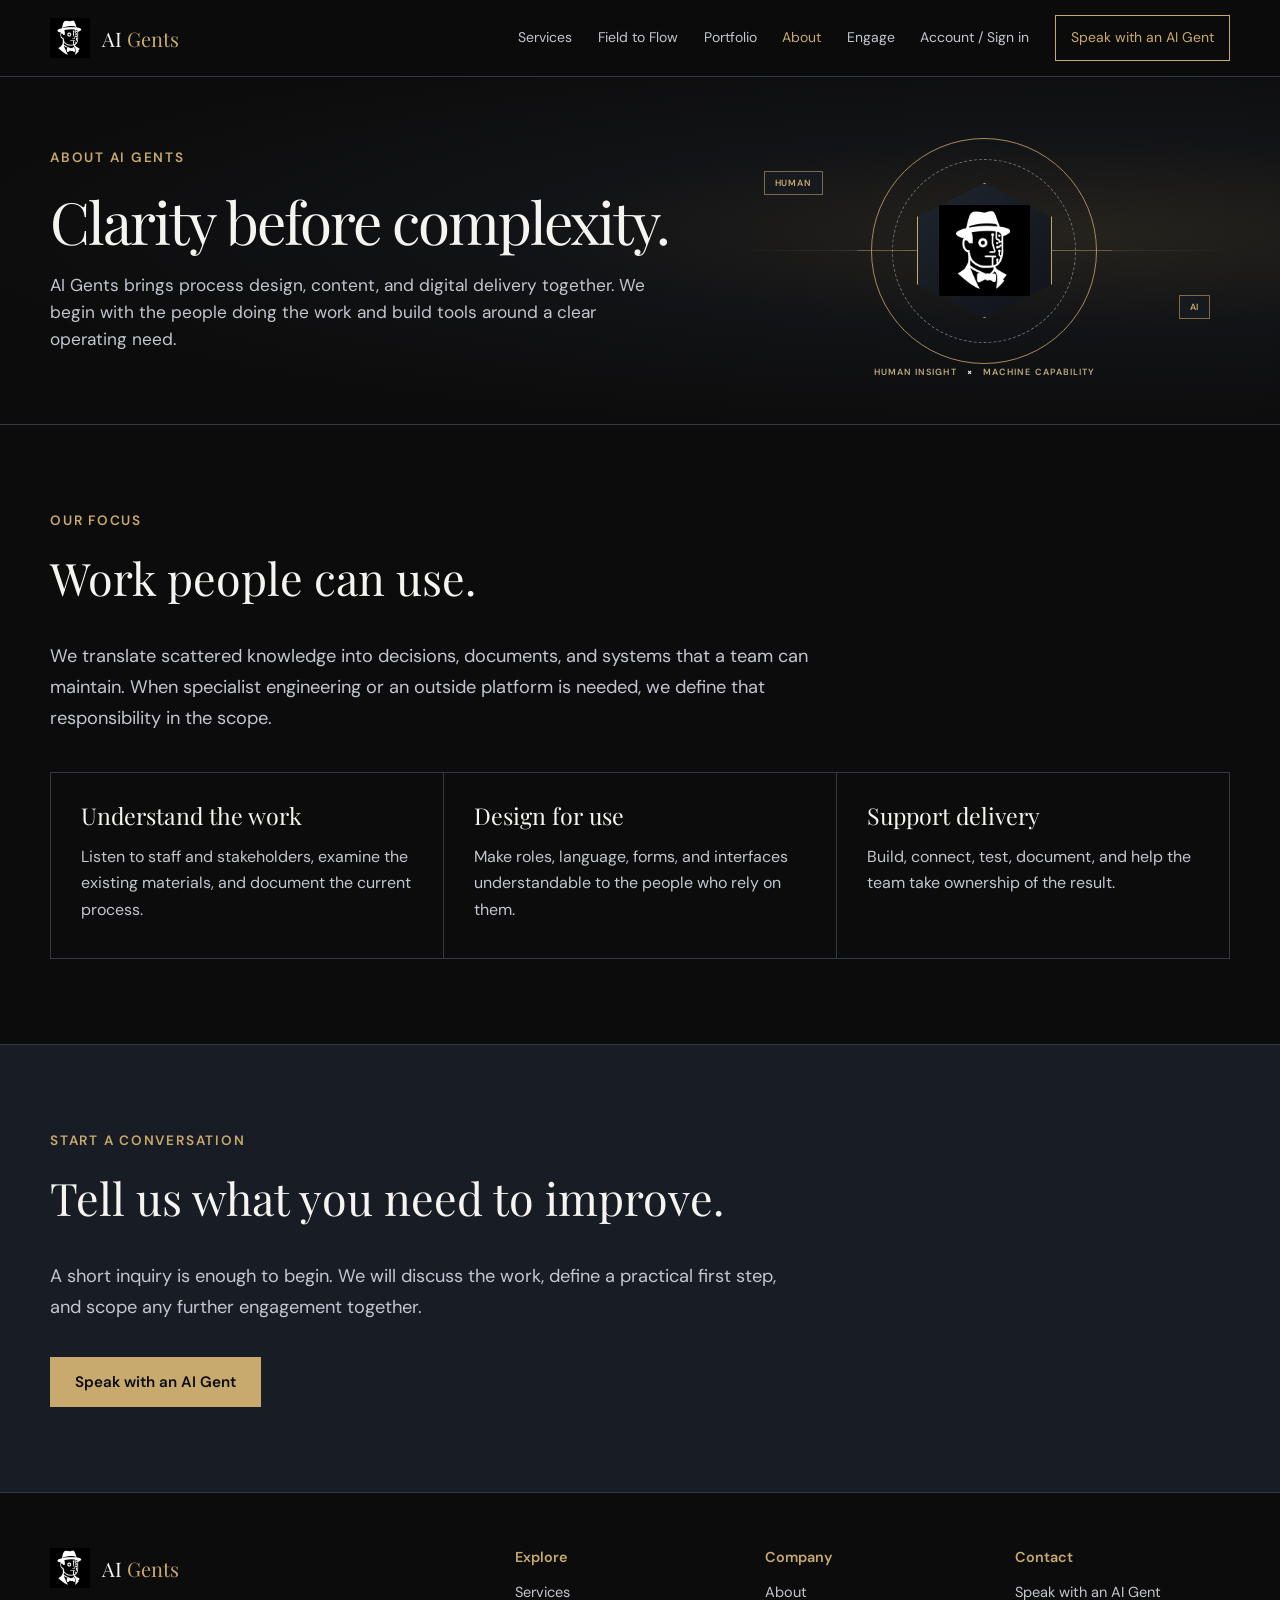
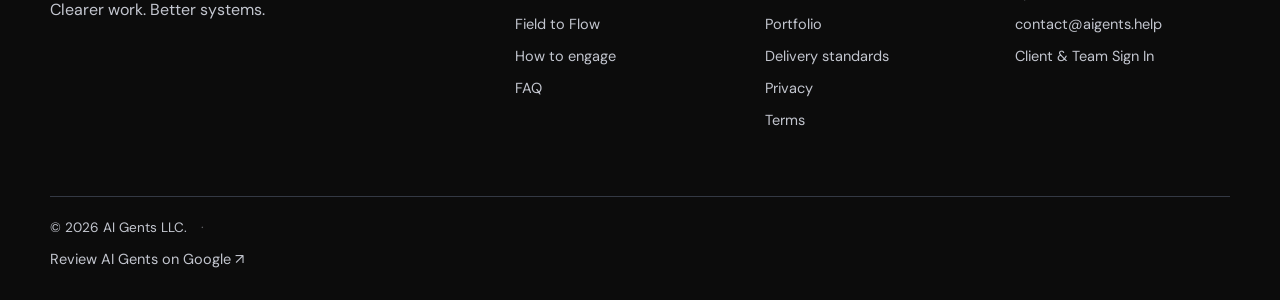
==== commit 92c814a2: "Add prominent client and team account sign-in navigation" ====
--- a/about.html
+++ b/about.html
@@ -1 +1 @@
-<!doctype html><html lang="en"><head><meta charset="utf-8"><meta name="viewport" content="width=device-width, initial-scale=1"><meta name="description" content="AI Gents helps organizations develop clearer workflows, communication, websites, and digital systems."><title>About | AI Gents</title><link rel="icon" type="image/png" href="images/logo-white.png"><link rel="preconnect" href="https://fonts.googleapis.com"><link rel="preconnect" href="https://fonts.gstatic.com" crossorigin><link href="https://fonts.googleapis.com/css2?family=Playfair+Display:ital,wght@0,400;0,500;0,600;1,400&family=DM+Sans:wght@400;500;600&display=swap" rel="stylesheet"><link rel="stylesheet" href="css/style.css"></head><body><nav class="site-nav" aria-label="Main navigation"><div class="wrap nav-inner"><a class="brand" href="index.html"><img src="images/logo-white.png" alt="" width="40" height="40"><span>AI <em>Gents</em></span></a><button class="menu-toggle" type="button" aria-label="Open menu" aria-expanded="false" aria-controls="site-links"><span></span><span></span><span></span></button><div class="nav-links" id="site-links"><a href="capabilities.html">Services</a><a href="operations.html">Field to Flow</a><a href="portfolio.html">Portfolio</a><a href="about.html">About</a><a href="engage.html">Engage</a><a class="nav-action" href="contact.html">Speak with an AI Gent</a></div></div></nav><main><header class="page-head wrap editorial-hero hero-about"><div class="hero-copy-block"><p class="eyebrow">About AI Gents</p><h1>Clarity before complexity.</h1><p class="lede">AI Gents brings process design, content, and digital delivery together. We begin with the people doing the work and build tools around a clear operating need.</p></div><div class="hero-exhibit exhibit-identity" aria-hidden="true"><div class="identity-orbit orbit-one"></div><div class="identity-orbit orbit-two"></div><div class="identity-axis axis-x"></div><div class="identity-axis axis-y"></div><div class="identity-portrait"><img src="images/logo-white.png" alt=""></div><span class="identity-node id-node-one">HUMAN</span><span class="identity-node id-node-two">AI</span><div class="identity-signature">HUMAN INSIGHT <b>×</b> MACHINE CAPABILITY</div></div></header><section class="section "><div class="wrap"><p class="eyebrow">Our focus</p><h2>Work people can use.</h2><p class="section-lede">We translate scattered knowledge into decisions, documents, and systems that a team can maintain. When specialist engineering or an outside platform is needed, we define that responsibility in the scope.</p><div class="cards"><article class="card"><h3>Understand the work</h3><p>Listen to staff and stakeholders, examine the existing materials, and document the current process.</p></article><article class="card"><h3>Design for use</h3><p>Make roles, language, forms, and interfaces understandable to the people who rely on them.</p></article><article class="card"><h3>Support delivery</h3><p>Build, connect, test, document, and help the team take ownership of the result.</p></article></div></div></section><section class="section cta-section"><div class="wrap"><p class="eyebrow">Start a conversation</p><h2>Tell us what you need to improve.</h2><p class="section-lede">A short inquiry is enough to begin. We will discuss the work, define a practical first step, and scope any further engagement together.</p><a class="button" href="contact.html">Speak with an AI Gent</a></div></section></main><footer class="footer"><div class="wrap footer-grid"><div><a class="brand" href="index.html"><img src="images/logo-white.png" alt="" width="40" height="40"><span>AI <em>Gents</em></span></a><p>Clearer work. Better systems.</p></div><div><h2>Explore</h2><a href="capabilities.html">Services</a><a href="operations.html">Field to Flow</a><a href="engage.html">How to engage</a><a href="faq.html">FAQ</a></div><div><h2>Company</h2><a href="about.html">About</a><a href="portfolio.html">Portfolio</a><a href="work.html">Delivery standards</a><a href="privacy.html">Privacy</a><a href="terms.html">Terms</a></div><div><h2>Contact</h2><a href="contact.html">Speak with an AI Gent</a><a href="mailto:contact@aigents.help">contact@aigents.help</a><a href="/office" aria-label="Sign in to the AI Gents client portal">Client &amp; Team Sign In</a></div></div><div class="wrap footer-bottom">© 2026 AI Gents LLC. <span aria-hidden="true" style="padding:0 10px;opacity:.45">·</span><a href="https://g.page/r/CUCgqwaMYOIwEAI/review" target="_blank" rel="noopener noreferrer" aria-label="Leave a Google review for AI Gents">Review AI Gents on Google ↗</a></div></footer><script src="js/main.js" defer></script></body></html>+<!doctype html><html lang="en"><head><meta charset="utf-8"><meta name="viewport" content="width=device-width, initial-scale=1"><meta name="description" content="AI Gents helps organizations develop clearer workflows, communication, websites, and digital systems."><title>About | AI Gents</title><link rel="icon" type="image/png" href="images/logo-white.png"><link rel="preconnect" href="https://fonts.googleapis.com"><link rel="preconnect" href="https://fonts.gstatic.com" crossorigin><link href="https://fonts.googleapis.com/css2?family=Playfair+Display:ital,wght@0,400;0,500;0,600;1,400&family=DM+Sans:wght@400;500;600&display=swap" rel="stylesheet"><link rel="stylesheet" href="css/style.css"></head><body><nav class="site-nav" aria-label="Main navigation"><div class="wrap nav-inner"><a class="brand" href="index.html"><img src="images/logo-white.png" alt="" width="40" height="40"><span>AI <em>Gents</em></span></a><button class="menu-toggle" type="button" aria-label="Open menu" aria-expanded="false" aria-controls="site-links"><span></span><span></span><span></span></button><div class="nav-links" id="site-links"><a href="capabilities.html">Services</a><a href="operations.html">Field to Flow</a><a href="portfolio.html">Portfolio</a><a href="about.html">About</a><a href="engage.html">Engage</a><a class="nav-account" href="/office" aria-label="Sign in to your AI Gents account">Account / Sign in</a><a class="nav-action" href="contact.html">Speak with an AI Gent</a></div></div></nav><main><header class="page-head wrap editorial-hero hero-about"><div class="hero-copy-block"><p class="eyebrow">About AI Gents</p><h1>Clarity before complexity.</h1><p class="lede">AI Gents brings process design, content, and digital delivery together. We begin with the people doing the work and build tools around a clear operating need.</p></div><div class="hero-exhibit exhibit-identity" aria-hidden="true"><div class="identity-orbit orbit-one"></div><div class="identity-orbit orbit-two"></div><div class="identity-axis axis-x"></div><div class="identity-axis axis-y"></div><div class="identity-portrait"><img src="images/logo-white.png" alt=""></div><span class="identity-node id-node-one">HUMAN</span><span class="identity-node id-node-two">AI</span><div class="identity-signature">HUMAN INSIGHT <b>×</b> MACHINE CAPABILITY</div></div></header><section class="section "><div class="wrap"><p class="eyebrow">Our focus</p><h2>Work people can use.</h2><p class="section-lede">We translate scattered knowledge into decisions, documents, and systems that a team can maintain. When specialist engineering or an outside platform is needed, we define that responsibility in the scope.</p><div class="cards"><article class="card"><h3>Understand the work</h3><p>Listen to staff and stakeholders, examine the existing materials, and document the current process.</p></article><article class="card"><h3>Design for use</h3><p>Make roles, language, forms, and interfaces understandable to the people who rely on them.</p></article><article class="card"><h3>Support delivery</h3><p>Build, connect, test, document, and help the team take ownership of the result.</p></article></div></div></section><section class="section cta-section"><div class="wrap"><p class="eyebrow">Start a conversation</p><h2>Tell us what you need to improve.</h2><p class="section-lede">A short inquiry is enough to begin. We will discuss the work, define a practical first step, and scope any further engagement together.</p><a class="button" href="contact.html">Speak with an AI Gent</a></div></section></main><footer class="footer"><div class="wrap footer-grid"><div><a class="brand" href="index.html"><img src="images/logo-white.png" alt="" width="40" height="40"><span>AI <em>Gents</em></span></a><p>Clearer work. Better systems.</p></div><div><h2>Explore</h2><a href="capabilities.html">Services</a><a href="operations.html">Field to Flow</a><a href="engage.html">How to engage</a><a href="faq.html">FAQ</a></div><div><h2>Company</h2><a href="about.html">About</a><a href="portfolio.html">Portfolio</a><a href="work.html">Delivery standards</a><a href="privacy.html">Privacy</a><a href="terms.html">Terms</a></div><div><h2>Contact</h2><a href="contact.html">Speak with an AI Gent</a><a href="mailto:contact@aigents.help">contact@aigents.help</a><a href="/office" aria-label="Sign in to the AI Gents client portal">Client &amp; Team Sign In</a></div></div><div class="wrap footer-bottom">© 2026 AI Gents LLC. <span aria-hidden="true" style="padding:0 10px;opacity:.45">·</span><a href="https://g.page/r/CUCgqwaMYOIwEAI/review" target="_blank" rel="noopener noreferrer" aria-label="Leave a Google review for AI Gents">Review AI Gents on Google ↗</a></div></footer><script src="js/main.js" defer></script></body></html>
--- a/css/style.css
+++ b/css/style.css
@@ -305,3 +305,10 @@
 @media(max-width:1050px){.page-head.editorial-hero{grid-template-columns:minmax(0,1.05fr) minmax(0,.95fr);gap:22px}.page-head.editorial-hero .hero-copy-block h1{font-size:clamp(2.5rem,4.6vw,4rem)}.process-board{grid-template-columns:1fr 57px 1fr}.process-core{width:47px;height:47px}}
 @media(max-width:760px){.page-head.editorial-hero{display:block;min-height:0;padding-top:38px;padding-bottom:36px}.page-head.editorial-hero .hero-copy-block h1{font-size:clamp(2.55rem,9vw,3.65rem)}.page-head.editorial-hero .hero-exhibit{width:100%;max-width:450px;height:235px;margin:24px auto 0;opacity:1;top:auto;right:auto}.page-head.editorial-hero .hero-copy-block .lede{font-size:1.05rem}.exhibit-browser{height:215px}.exhibit-identity .identity-orbit{width:208px;height:208px}.work-preview{height:140px}.work-stack{height:195px}}
 @media(prefers-reduced-motion:reduce){.process-pulse,.identity-orbit{animation:none}.work-preview{transition:none}}
+
+
+/* Command Center brand narrative and client ownership disclosure */
+.ownership-note{margin:32px auto 0;max-width:880px;padding:21px 25px;border-left:2px solid var(--gold);background:linear-gradient(90deg,rgba(200,169,110,.10),rgba(200,169,110,.015));font-size:.93rem;line-height:1.7;color:var(--muted)}
+.ownership-note strong{color:var(--white)}
+.method-command-note{max-width:670px;font-size:clamp(1rem,1.4vw,1.16rem);line-height:1.6;color:var(--gold);margin-top:16px}
+@media(max-width:650px){.ownership-note{padding:18px}}
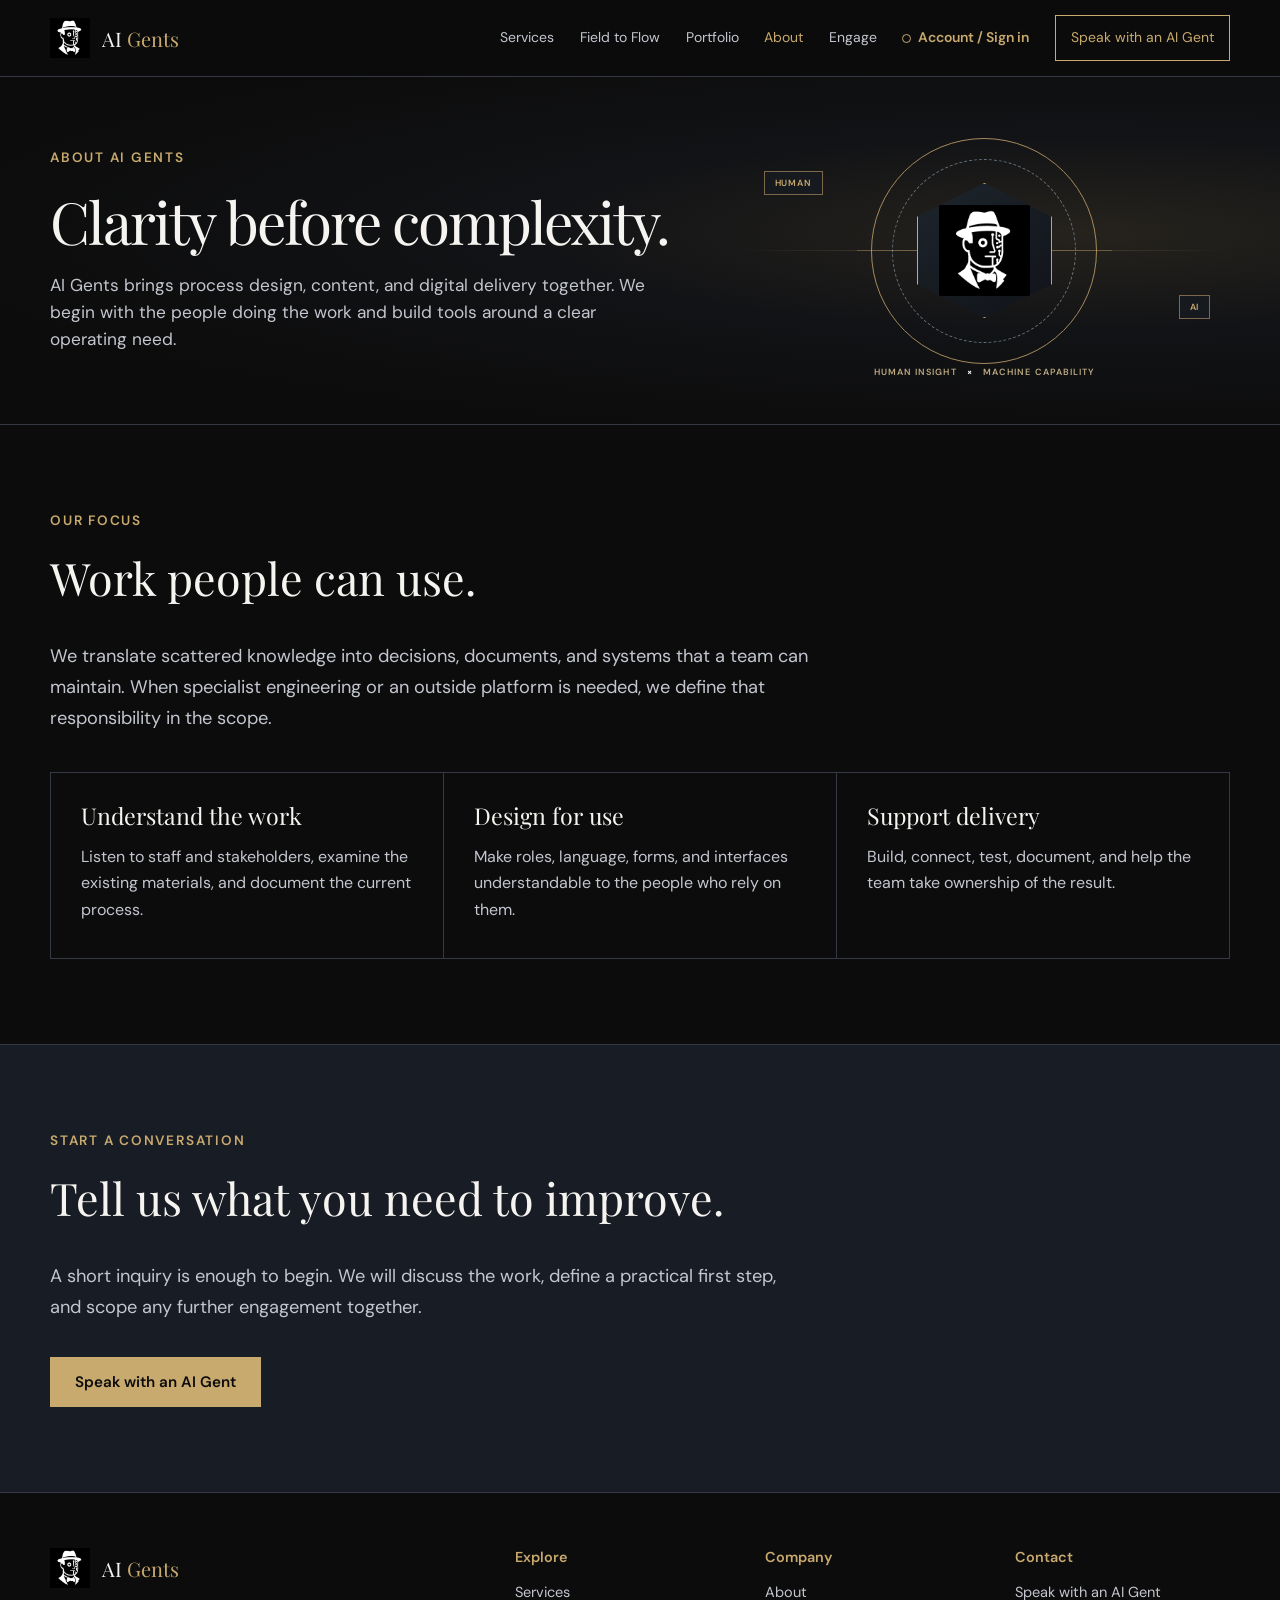
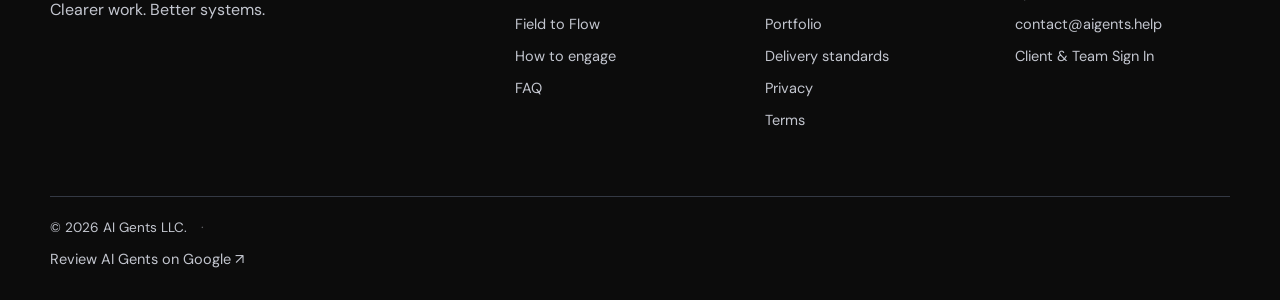
==== commit 76974772: "Enable signed-in account label across public website" ====
--- a/about.html
+++ b/about.html
@@ -1 +1 @@
-<!doctype html><html lang="en"><head><meta charset="utf-8"><meta name="viewport" content="width=device-width, initial-scale=1"><meta name="description" content="AI Gents helps organizations develop clearer workflows, communication, websites, and digital systems."><title>About | AI Gents</title><link rel="icon" type="image/png" href="images/logo-white.png"><link rel="preconnect" href="https://fonts.googleapis.com"><link rel="preconnect" href="https://fonts.gstatic.com" crossorigin><link href="https://fonts.googleapis.com/css2?family=Playfair+Display:ital,wght@0,400;0,500;0,600;1,400&family=DM+Sans:wght@400;500;600&display=swap" rel="stylesheet"><link rel="stylesheet" href="css/style.css"></head><body><nav class="site-nav" aria-label="Main navigation"><div class="wrap nav-inner"><a class="brand" href="index.html"><img src="images/logo-white.png" alt="" width="40" height="40"><span>AI <em>Gents</em></span></a><button class="menu-toggle" type="button" aria-label="Open menu" aria-expanded="false" aria-controls="site-links"><span></span><span></span><span></span></button><div class="nav-links" id="site-links"><a href="capabilities.html">Services</a><a href="operations.html">Field to Flow</a><a href="portfolio.html">Portfolio</a><a href="about.html">About</a><a href="engage.html">Engage</a><a class="nav-account" href="/office" aria-label="Sign in to your AI Gents account">Account / Sign in</a><a class="nav-action" href="contact.html">Speak with an AI Gent</a></div></div></nav><main><header class="page-head wrap editorial-hero hero-about"><div class="hero-copy-block"><p class="eyebrow">About AI Gents</p><h1>Clarity before complexity.</h1><p class="lede">AI Gents brings process design, content, and digital delivery together. We begin with the people doing the work and build tools around a clear operating need.</p></div><div class="hero-exhibit exhibit-identity" aria-hidden="true"><div class="identity-orbit orbit-one"></div><div class="identity-orbit orbit-two"></div><div class="identity-axis axis-x"></div><div class="identity-axis axis-y"></div><div class="identity-portrait"><img src="images/logo-white.png" alt=""></div><span class="identity-node id-node-one">HUMAN</span><span class="identity-node id-node-two">AI</span><div class="identity-signature">HUMAN INSIGHT <b>×</b> MACHINE CAPABILITY</div></div></header><section class="section "><div class="wrap"><p class="eyebrow">Our focus</p><h2>Work people can use.</h2><p class="section-lede">We translate scattered knowledge into decisions, documents, and systems that a team can maintain. When specialist engineering or an outside platform is needed, we define that responsibility in the scope.</p><div class="cards"><article class="card"><h3>Understand the work</h3><p>Listen to staff and stakeholders, examine the existing materials, and document the current process.</p></article><article class="card"><h3>Design for use</h3><p>Make roles, language, forms, and interfaces understandable to the people who rely on them.</p></article><article class="card"><h3>Support delivery</h3><p>Build, connect, test, document, and help the team take ownership of the result.</p></article></div></div></section><section class="section cta-section"><div class="wrap"><p class="eyebrow">Start a conversation</p><h2>Tell us what you need to improve.</h2><p class="section-lede">A short inquiry is enough to begin. We will discuss the work, define a practical first step, and scope any further engagement together.</p><a class="button" href="contact.html">Speak with an AI Gent</a></div></section></main><footer class="footer"><div class="wrap footer-grid"><div><a class="brand" href="index.html"><img src="images/logo-white.png" alt="" width="40" height="40"><span>AI <em>Gents</em></span></a><p>Clearer work. Better systems.</p></div><div><h2>Explore</h2><a href="capabilities.html">Services</a><a href="operations.html">Field to Flow</a><a href="engage.html">How to engage</a><a href="faq.html">FAQ</a></div><div><h2>Company</h2><a href="about.html">About</a><a href="portfolio.html">Portfolio</a><a href="work.html">Delivery standards</a><a href="privacy.html">Privacy</a><a href="terms.html">Terms</a></div><div><h2>Contact</h2><a href="contact.html">Speak with an AI Gent</a><a href="mailto:contact@aigents.help">contact@aigents.help</a><a href="/office" aria-label="Sign in to the AI Gents client portal">Client &amp; Team Sign In</a></div></div><div class="wrap footer-bottom">© 2026 AI Gents LLC. <span aria-hidden="true" style="padding:0 10px;opacity:.45">·</span><a href="https://g.page/r/CUCgqwaMYOIwEAI/review" target="_blank" rel="noopener noreferrer" aria-label="Leave a Google review for AI Gents">Review AI Gents on Google ↗</a></div></footer><script src="js/main.js" defer></script></body></html>+<!doctype html><html lang="en"><head><meta charset="utf-8"><meta name="viewport" content="width=device-width, initial-scale=1"><meta name="description" content="AI Gents helps organizations develop clearer workflows, communication, websites, and digital systems."><title>About | AI Gents</title><link rel="icon" type="image/png" href="images/logo-white.png"><link rel="preconnect" href="https://fonts.googleapis.com"><link rel="preconnect" href="https://fonts.gstatic.com" crossorigin><link href="https://fonts.googleapis.com/css2?family=Playfair+Display:ital,wght@0,400;0,500;0,600;1,400&family=DM+Sans:wght@400;500;600&display=swap" rel="stylesheet"><link rel="stylesheet" href="css/style.css"></head><body><nav class="site-nav" aria-label="Main navigation"><div class="wrap nav-inner"><a class="brand" href="index.html"><img src="images/logo-white.png" alt="" width="40" height="40"><span>AI <em>Gents</em></span></a><button class="menu-toggle" type="button" aria-label="Open menu" aria-expanded="false" aria-controls="site-links"><span></span><span></span><span></span></button><div class="nav-links" id="site-links"><a href="capabilities.html">Services</a><a href="operations.html">Field to Flow</a><a href="portfolio.html">Portfolio</a><a href="about.html">About</a><a href="engage.html">Engage</a><a class="nav-account" href="/office" aria-label="Sign in to your AI Gents account">Account / Sign in</a><a class="nav-action" href="contact.html">Speak with an AI Gent</a></div></div></nav><main><header class="page-head wrap editorial-hero hero-about"><div class="hero-copy-block"><p class="eyebrow">About AI Gents</p><h1>Clarity before complexity.</h1><p class="lede">AI Gents brings process design, content, and digital delivery together. We begin with the people doing the work and build tools around a clear operating need.</p></div><div class="hero-exhibit exhibit-identity" aria-hidden="true"><div class="identity-orbit orbit-one"></div><div class="identity-orbit orbit-two"></div><div class="identity-axis axis-x"></div><div class="identity-axis axis-y"></div><div class="identity-portrait"><img src="images/logo-white.png" alt=""></div><span class="identity-node id-node-one">HUMAN</span><span class="identity-node id-node-two">AI</span><div class="identity-signature">HUMAN INSIGHT <b>×</b> MACHINE CAPABILITY</div></div></header><section class="section "><div class="wrap"><p class="eyebrow">Our focus</p><h2>Work people can use.</h2><p class="section-lede">We translate scattered knowledge into decisions, documents, and systems that a team can maintain. When specialist engineering or an outside platform is needed, we define that responsibility in the scope.</p><div class="cards"><article class="card"><h3>Understand the work</h3><p>Listen to staff and stakeholders, examine the existing materials, and document the current process.</p></article><article class="card"><h3>Design for use</h3><p>Make roles, language, forms, and interfaces understandable to the people who rely on them.</p></article><article class="card"><h3>Support delivery</h3><p>Build, connect, test, document, and help the team take ownership of the result.</p></article></div></div></section><section class="section cta-section"><div class="wrap"><p class="eyebrow">Start a conversation</p><h2>Tell us what you need to improve.</h2><p class="section-lede">A short inquiry is enough to begin. We will discuss the work, define a practical first step, and scope any further engagement together.</p><a class="button" href="contact.html">Speak with an AI Gent</a></div></section></main><footer class="footer"><div class="wrap footer-grid"><div><a class="brand" href="index.html"><img src="images/logo-white.png" alt="" width="40" height="40"><span>AI <em>Gents</em></span></a><p>Clearer work. Better systems.</p></div><div><h2>Explore</h2><a href="capabilities.html">Services</a><a href="operations.html">Field to Flow</a><a href="engage.html">How to engage</a><a href="faq.html">FAQ</a></div><div><h2>Company</h2><a href="about.html">About</a><a href="portfolio.html">Portfolio</a><a href="work.html">Delivery standards</a><a href="privacy.html">Privacy</a><a href="terms.html">Terms</a></div><div><h2>Contact</h2><a href="contact.html">Speak with an AI Gent</a><a href="mailto:contact@aigents.help">contact@aigents.help</a><a href="/office" aria-label="Sign in to the AI Gents client portal">Client &amp; Team Sign In</a></div></div><div class="wrap footer-bottom">© 2026 AI Gents LLC. <span aria-hidden="true" style="padding:0 10px;opacity:.45">·</span><a href="https://g.page/r/CUCgqwaMYOIwEAI/review" target="_blank" rel="noopener noreferrer" aria-label="Leave a Google review for AI Gents">Review AI Gents on Google ↗</a></div></footer><script type="module" src="/js/site-account.js"></script><script src="js/main.js" defer></script></body></html>
--- a/css/style.css
+++ b/css/style.css
@@ -312,3 +312,9 @@
 .ownership-note strong{color:var(--white)}
 .method-command-note{max-width:670px;font-size:clamp(1rem,1.4vw,1.16rem);line-height:1.6;color:var(--gold);margin-top:16px}
 @media(max-width:650px){.ownership-note{padding:18px}}
+
+/* Account access: understated but visible in desktop and mobile navigation */
+.site-nav .nav-links .nav-account{display:inline-flex;align-items:center;gap:7px;color:var(--gold,#c8a96e);font-weight:600;white-space:nowrap;text-decoration:none}
+.site-nav .nav-links .nav-account::before{content:"";width:7px;height:7px;border-radius:50%;border:1.5px solid currentColor;display:inline-block}
+.site-nav .nav-links .nav-account:hover,.site-nav .nav-links .nav-account:focus-visible{color:#f0d9a3;text-decoration:underline;text-underline-offset:5px}
+@media(max-width:980px){.site-nav .nav-links .nav-account{padding-block:10px;white-space:normal}}
